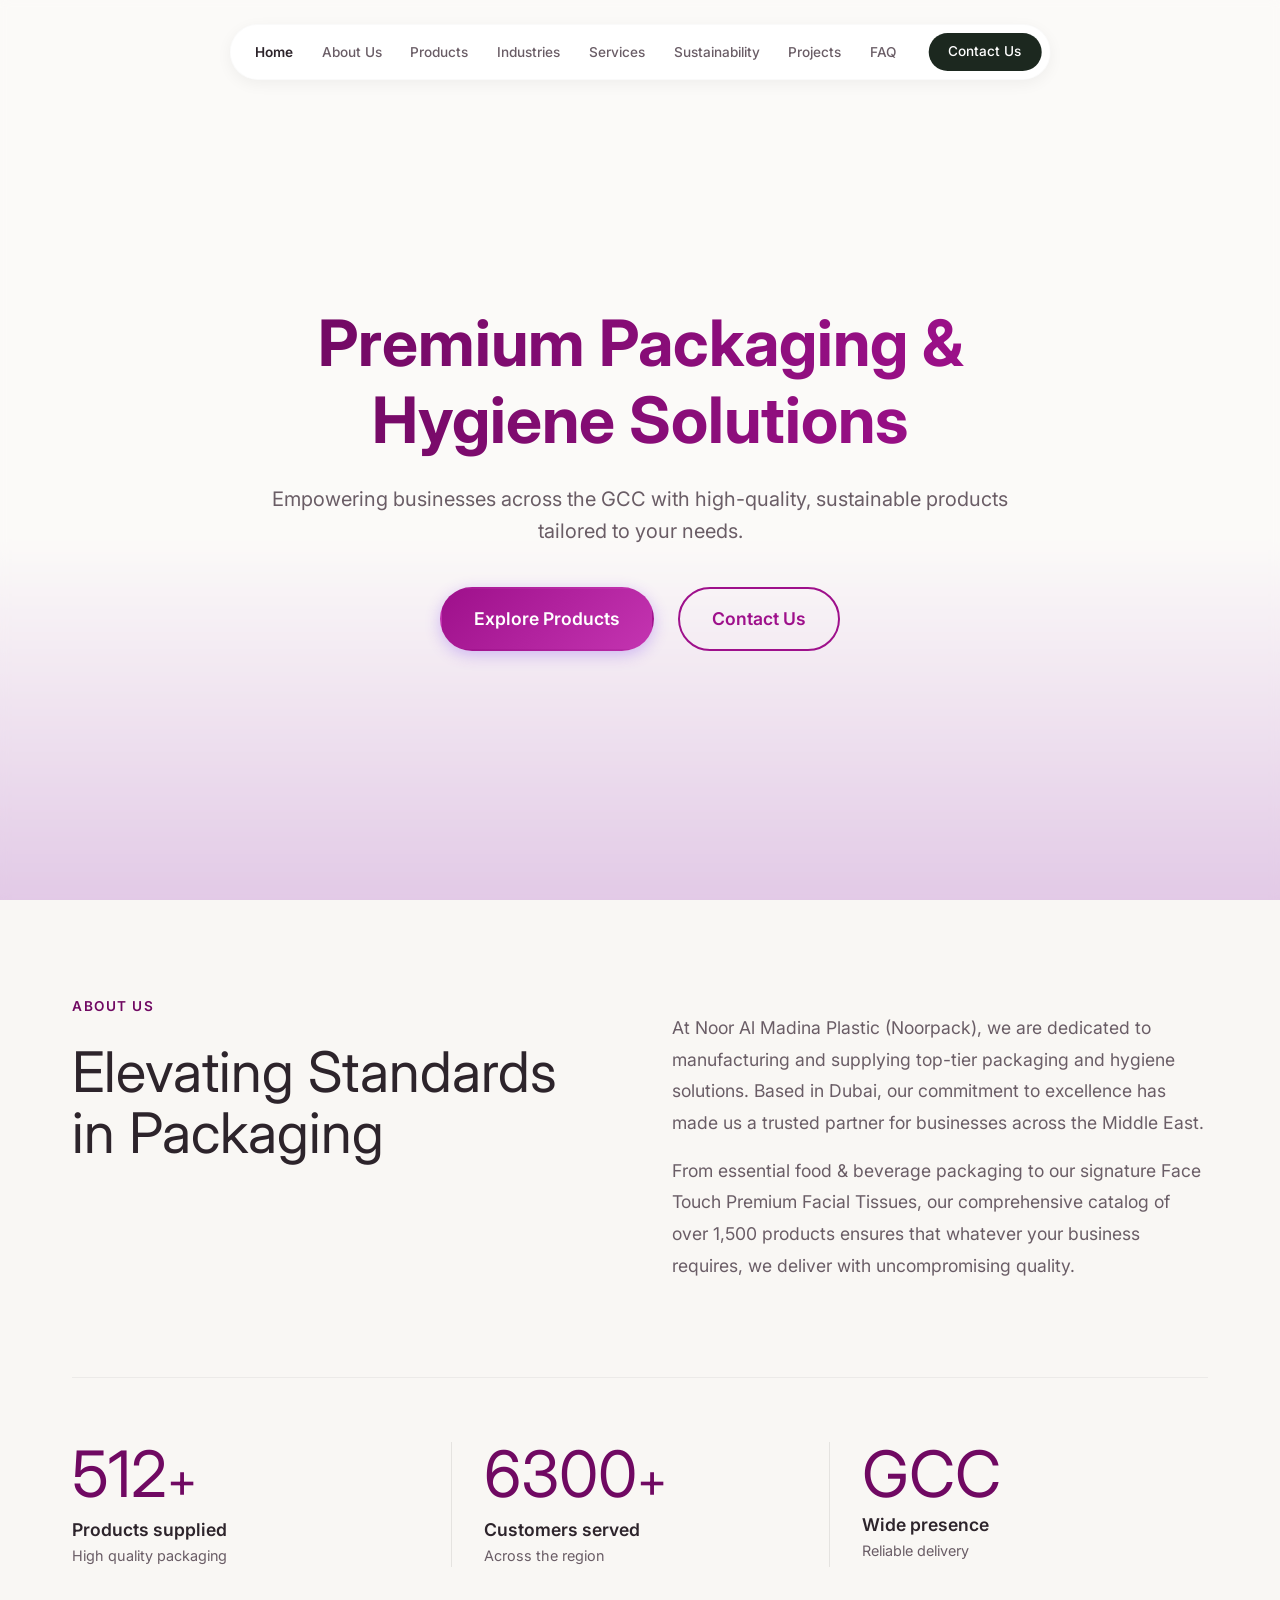
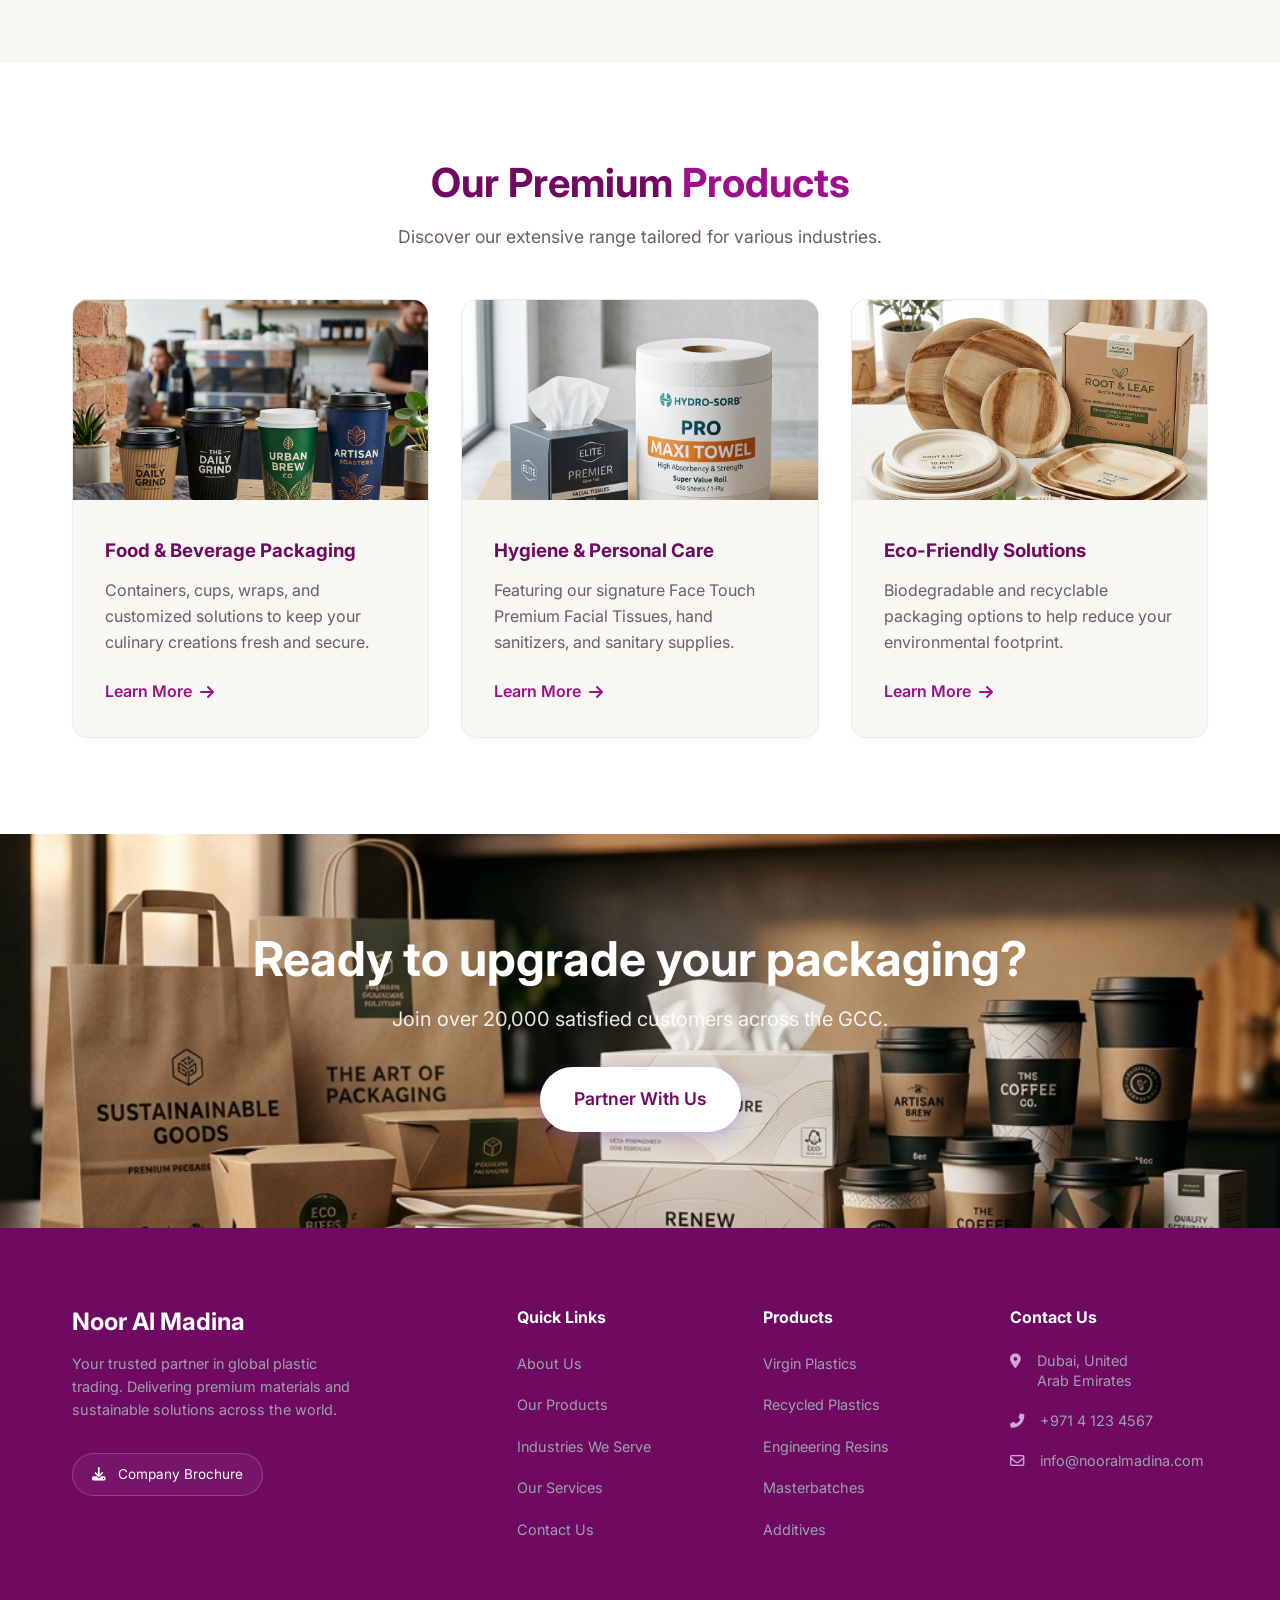
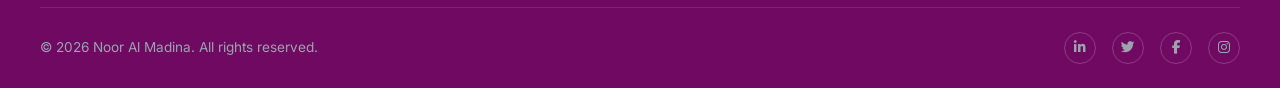
==== index.html @ ceea2ebc "first commit" ====
<!DOCTYPE html>
<html lang="en">
<head>
    <meta charset="UTF-8">
    <meta name="viewport" content="width=device-width, initial-scale=1.0">
    <title>Noor Al Madina Plastic | Premium Packaging Solutions</title>
    <meta name="description" content="Noor Al Madina Plastic is a leading manufacturer and supplier of over 1500 high-quality packaging and hygiene products in the GCC.">
    <link rel="preconnect" href="https://fonts.googleapis.com">
    <link rel="preconnect" href="https://fonts.gstatic.com" crossorigin>
    <link href="https://fonts.googleapis.com/css2?family=Inter:wght@300;400;500;600;700;800&display=swap" rel="stylesheet">
    <!-- FontAwesome for icons -->
    <link rel="stylesheet" href="https://cdnjs.cloudflare.com/ajax/libs/font-awesome/6.4.0/css/all.min.css">
    <link rel="stylesheet" href="style.css">
</head>
<body>



    <!-- Header Navigation -->
    <header class="header">
        <div class="header-container">
            <nav class="desktop-nav">
                <ul class="nav-links">
                    <li><a href="#home" class="active">Home</a></li>
                    <li><a href="about.html">About Us</a></li>
                    <li><a href="products.html">Products</a></li>
                    <li><a href="#industries">Industries</a></li>
                    <li><a href="#services">Services</a></li>
                    <li><a href="#sustainability">Sustainability</a></li>
                    <li><a href="#projects">Projects</a></li>
                    <li><a href="#faq">FAQ</a></li>
                </ul>
                <a href="contact.html" class="btn btn-primary nav-btn">Contact Us</a>
            </nav>
            
            <div class="mobile-menu-btn">
                <i class="fas fa-bars"></i>
            </div>
        </div>
    </header>

    <!-- Mobile Navigation -->
    <div class="mobile-nav">
        <ul class="mobile-nav-links">
            <li><a href="#home" class="mobile-link">Home</a></li>
            <li><a href="about.html" class="mobile-link">About</a></li>
            <li><a href="products.html" class="mobile-link">Products</a></li>
            <li><a href="contact.html" class="mobile-link">Contact</a></li>
        </ul>
    </div>

    <!-- Hero Section -->
    <section id="home" class="hero">
        <div class="hero-bg">
            <video autoplay loop muted playsinline class="video-bg">
                <source src="media/banner.mp4" type="video/mp4">
            </video>
            <div class="glass-overlay"></div>
        </div>
        <div class="container hero-content">
            <h1 class="fade-up">Premium Packaging & Hygiene Solutions</h1>
            <p class="hero-subtitle fade-up delay-1">Empowering businesses across the GCC with high-quality, sustainable products tailored to your needs.</p>
            <div class="hero-cta fade-up delay-2">
                <a href="#products" class="btn btn-primary btn-large">Explore Products</a>
                <a href="contact.html" class="btn btn-outline btn-large">Contact Us</a>
            </div>
        </div>
    </section>

    <!-- About Section -->
    <section id="about" class="section about-section">
        <div class="container">
            <div class="about-header-grid">
                <div class="about-header-left fade-up">
                    <span class="section-label">ABOUT US</span>
                    <h2 class="about-main-title">Elevating Standards in Packaging</h2>
                </div>
                <div class="about-header-right fade-up delay-1">
                    <p>At Noor Al Madina Plastic (Noorpack), we are dedicated to manufacturing and supplying top-tier packaging and hygiene solutions. Based in Dubai, our commitment to excellence has made us a trusted partner for businesses across the Middle East.</p>
                    <p style="margin-top: 1rem;">From essential food & beverage packaging to our signature Face Touch Premium Facial Tissues, our comprehensive catalog of over 1,500 products ensures that whatever your business requires, we deliver with uncompromising quality.</p>
                </div>
            </div>
        </div>
        
        <div class="container">
            <div class="about-stats-grid fade-up delay-2">
                <div class="stat-box">
                    <h3 class="counter" data-target="1500">0</h3><span class="plus">+</span>
                    <h4>Products supplied</h4>
                    <p>High quality packaging</p>
                </div>
                <div class="stat-box">
                    <h3 class="counter" data-target="20000">0</h3><span class="plus">+</span>
                    <h4>Customers served</h4>
                    <p>Across the region</p>
                </div>
                <div class="stat-box">
                    <h3>GCC</h3>
                    <h4>Wide presence</h4>
                    <p>Reliable delivery</p>
                </div>
            </div>
        </div>
    </section>

    <!-- Products Section -->
    <section id="products" class="section products-section bg-light">
        <div class="container">
            <div class="section-header text-center fade-up">
                <h2 class="section-title">Our Premium <span class="highlight">Products</span></h2>
                <p class="section-subtitle">Discover our extensive range tailored for various industries.</p>
            </div>
            
            <div class="product-grid">
                <!-- Product Card 1 -->
                <div class="product-card fade-up">
                    <img src="media/prod_cups.png" alt="Food & Beverage Packaging" style="width: 100%; height: 200px; object-fit: cover;">
                    <div class="product-info">
                        <h3>Food & Beverage Packaging</h3>
                        <p>Containers, cups, wraps, and customized solutions to keep your culinary creations fresh and secure.</p>
                        <a href="products.html" class="read-more">Learn More <i class="fas fa-arrow-right"></i></a>
                    </div>
                </div>

                <!-- Product Card 2 -->
                <div class="product-card fade-up delay-1">
                    <img src="media/prod_tissues.png" alt="Hygiene & Personal Care" style="width: 100%; height: 200px; object-fit: cover;">
                    <div class="product-info">
                        <h3>Hygiene & Personal Care</h3>
                        <p>Featuring our signature Face Touch Premium Facial Tissues, hand sanitizers, and sanitary supplies.</p>
                        <a href="products.html" class="read-more">Learn More <i class="fas fa-arrow-right"></i></a>
                    </div>
                </div>

                <!-- Product Card 3 -->
                <div class="product-card fade-up delay-2">
                    <img src="media/prod_plates.png" alt="Eco-Friendly Solutions" style="width: 100%; height: 200px; object-fit: cover;">
                    <div class="product-info">
                        <h3>Eco-Friendly Solutions</h3>
                        <p>Biodegradable and recyclable packaging options to help reduce your environmental footprint.</p>
                        <a href="products.html" class="read-more">Learn More <i class="fas fa-arrow-right"></i></a>
                    </div>
                </div>
            </div>
        </div>
    </section>

    <!-- Call to Action -->
    <section class="cta-section">
        <div class="container cta-container">
            <div class="cta-content text-center fade-up">
                <h2>Ready to upgrade your packaging?</h2>
                <p>Join over 20,000 satisfied customers across the GCC.</p>
                <a href="contact.html" class="btn btn-primary btn-large cta-btn">Partner With Us</a>
            </div>
        </div>
    </section>

    <!-- Dark Footer -->
    <footer class="footer dark-footer">
        <div class="container footer-content-new">
            <!-- Col 1 -->
            <div class="footer-col-1">
                <h3 style="color: white; font-size: 1.5rem; margin-bottom: 1rem;">Noor Al Madina</h3>
                <p style="color: #9ca3af; font-size: 0.9rem; line-height: 1.6; margin-bottom: 2rem; max-width: 280px;">Your trusted partner in global plastic trading. Delivering premium materials and sustainable solutions across the world.</p>
                <a href="#" class="btn-dark-outline"><i class="fas fa-download" style="margin-right: 0.5rem;"></i> Company Brochure</a>
            </div>
            
            <!-- Col 2 -->
            <div class="footer-col">
                <h4 style="color: white; margin-bottom: 1.5rem;">Quick Links</h4>
                <ul class="footer-nav">
                    <li><a href="about.html">About Us</a></li>
                    <li><a href="products.html">Our Products</a></li>
                    <li><a href="index.html#industries">Industries We Serve</a></li>
                    <li><a href="index.html#services">Our Services</a></li>
                    <li><a href="contact.html">Contact Us</a></li>
                </ul>
            </div>
            
            <!-- Col 3 -->
            <div class="footer-col">
                <h4 style="color: white; margin-bottom: 1.5rem;">Products</h4>
                <ul class="footer-nav">
                    <li><a href="#">Virgin Plastics</a></li>
                    <li><a href="#">Recycled Plastics</a></li>
                    <li><a href="#">Engineering Resins</a></li>
                    <li><a href="#">Masterbatches</a></li>
                    <li><a href="#">Additives</a></li>
                </ul>
            </div>
            
            <!-- Col 4 -->
            <div class="footer-col">
                <h4 style="color: white; margin-bottom: 1.5rem;">Contact Us</h4>
                <ul class="footer-contact-list">
                    <li>
                        <i class="fas fa-map-marker-alt"></i>
                        <span>Dubai, United<br>Arab Emirates</span>
                    </li>
                    <li>
                        <i class="fas fa-phone-alt"></i>
                        <span>+971 4 123 4567</span>
                    </li>
                    <li>
                        <i class="far fa-envelope"></i>
                        <span>info@nooralmadina.com</span>
                    </li>
                </ul>
            </div>
        </div>
        
        <div class="container footer-bottom-new">
            <p>&copy; 2026 Noor Al Madina. All rights reserved.</p>
            <div class="footer-social-new">
                <a href="#"><i class="fab fa-linkedin-in"></i></a>
                <a href="#"><i class="fab fa-twitter"></i></a>
                <a href="#"><i class="fab fa-facebook-f"></i></a>
                <a href="#"><i class="fab fa-instagram"></i></a>
            </div>
        </div>
    </footer>

    <script src="script.js"></script>
</body>
</html>
---- style.css ----
/* --- CSS Variables & Design Tokens --- */
:root {
    /* Brand Colors (Magenta & Cream Theme from Image) */
    --clr-primary: #9E108B; /* Vivid Magenta/Purple */
    --clr-primary-light: #C434B1;
    --clr-primary-dark: #700962;
    
    --clr-secondary: #CFA6D6; /* Light Lilac */
    --clr-secondary-light: #E8D5EC;
    
    --clr-accent: #B38258; /* Kraft Brown Accent */
    
    /* Neutral Colors (Warm Light Theme) */
    --clr-bg: #F9F7F4; /* Warm Off-White / Cream */
    --clr-surface: #FFFFFF; /* Pure white for cards */
    --clr-surface-light: #F0EDE8;
    
    --clr-text: #2D242B; /* Dark muted magenta-gray text */
    --clr-text-muted: #6A5D66;
    
    /* Layout */
    --container-width: 1200px;
    --border-radius: 16px;
    --border-radius-sm: 8px;
    
    /* Transitions */
    --transition-fast: 0.2s ease;
    --transition-normal: 0.3s ease;
    --transition-slow: 0.5s cubic-bezier(0.4, 0, 0.2, 1);
}

/* --- Base Reset & Typography --- */
* {
    margin: 0;
    padding: 0;
    box-sizing: border-box;
}

html {
    scroll-behavior: smooth;
}

body {
    font-family: 'Inter', sans-serif;
    background-color: var(--clr-bg);
    color: var(--clr-text);
    line-height: 1.6;
    overflow-x: hidden;
}

a {
    text-decoration: none;
    color: inherit;
}

ul {
    list-style: none;
}

.container {
    max-width: var(--container-width);
    margin: 0 auto;
    padding: 0 2rem;
}

.section {
    padding: 6rem 0;
}

.text-center { text-align: center; }
.highlight { color: var(--clr-primary); }

/* --- Typography Classes --- */
h1, h2, h3, h4, h5, h6 {
    line-height: 1.2;
    margin-bottom: 1rem;
    font-weight: 700;
    color: var(--clr-primary-dark);
}

.section-title {
    font-size: 2.5rem;
    margin-bottom: 1rem;
}

.section-subtitle {
    color: var(--clr-text-muted);
    font-size: 1.1rem;
    margin-bottom: 3rem;
}

/* --- Buttons --- */
.btn {
    display: inline-block;
    padding: 0.75rem 1.5rem;
    border-radius: 50px;
    font-weight: 600;
    cursor: pointer;
    transition: var(--transition-normal);
    text-align: center;
    border: 2px solid transparent;
}

.btn-primary {
    background: linear-gradient(135deg, var(--clr-primary), var(--clr-primary-light));
    color: white;
    box-shadow: 0 4px 15px rgba(124, 58, 237, 0.3);
}

.btn-primary:hover {
    transform: translateY(-2px);
    box-shadow: 0 6px 20px rgba(124, 58, 237, 0.5);
    color: white;
}

.btn-outline {
    background: transparent;
    border-color: var(--clr-primary);
    color: var(--clr-primary);
}

.btn-outline:hover {
    background: rgba(124, 58, 237, 0.05);
    transform: translateY(-2px);
}

.btn-large {
    padding: 1rem 2rem;
    font-size: 1.1rem;
}

.btn-block {
    display: block;
    width: 100%;
}

/* --- Header & Navigation --- */
.header {
    position: absolute;
    top: 1.5rem;
    left: 50%;
    transform: translateX(-50%);
    width: max-content;
    max-width: 95vw;
    z-index: 1000;
    padding: 0.5rem 0.5rem 0.5rem 1.5rem;
    transition: var(--transition-normal);
    background: #ffffff;
    border-radius: 50px;
    box-shadow: 0 4px 15px rgba(0, 0, 0, 0.05);
    border: 1px solid rgba(0, 0, 0, 0.02);
}

.header.scrolled {
    top: 1rem;
    padding: 0.5rem 0.5rem 0.5rem 1.5rem;
    background: rgba(255, 255, 255, 0.95);
    backdrop-filter: blur(10px);
    box-shadow: 0 10px 30px rgba(0, 0, 0, 0.08);
}

.floating-logo {
    position: fixed;
    top: 1.8rem;
    left: 3rem;
    font-size: 1.4rem;
    font-weight: 700;
    color: #EBB638; /* Gold/yellow from the image */
    z-index: 1001;
    text-shadow: 0 2px 10px rgba(0,0,0,0.4);
    letter-spacing: 0.5px;
}

.header-container {
    display: flex;
    justify-content: center;
    align-items: center;
    width: 100%;
}

.logo {
    font-size: 1.25rem;
    font-weight: 800;
    letter-spacing: 1px;
    color: var(--clr-primary-dark);
    flex-shrink: 0;
}

.desktop-nav {
    display: flex;
    align-items: center;
    gap: 2rem;
}

.nav-links {
    display: flex;
    gap: 1.8rem;
}

.nav-links a {
    font-size: 0.85rem;
    font-weight: 500;
    position: relative;
    transition: var(--transition-fast);
    color: var(--clr-text-muted);
}

.nav-links a:hover,
.nav-links a.active {
    color: var(--clr-text);
    font-weight: 600;
}

.nav-links a::after {
    display: none;
}

.nav-btn {
    padding: 0.5rem 1.25rem;
    border-radius: 50px;
    font-weight: 500;
    font-size: 0.85rem;
    background: #1C281F !important; /* Overrides btn-primary */
    color: white !important;
    box-shadow: none !important;
    border: none;
}

.mobile-menu-btn {
    display: none;
    font-size: 1.5rem;
    cursor: pointer;
    z-index: 1001;
    color: var(--clr-primary-dark);
    padding-right: 1.5rem;
}

/* Mobile Nav */
.mobile-nav {
    position: fixed;
    top: 0;
    right: -100%;
    width: 100%;
    height: 100vh;
    background: rgba(255, 255, 255, 0.98);
    backdrop-filter: blur(10px);
    z-index: 999;
    display: flex;
    align-items: center;
    justify-content: center;
    transition: var(--transition-slow);
}

.mobile-nav.active {
    right: 0;
}

.mobile-nav-links {
    text-align: center;
    display: flex;
    flex-direction: column;
    gap: 2rem;
}

.mobile-link {
    font-size: 2rem;
    font-weight: 600;
    color: var(--clr-primary-dark);
}

/* --- Hero Section --- */
.hero {
    position: relative;
    min-height: 100vh;
    display: flex;
    align-items: center;
    padding-top: 120px;
    overflow: hidden;
    background: linear-gradient(to bottom, var(--clr-bg) 60%, var(--clr-secondary) 100%);
}

.hero-bg {
    position: absolute;
    top: 0;
    left: 0;
    width: 100%;
    height: 100%;
    z-index: 0;
    overflow: hidden;
}

/* Video Background */
.video-bg {
    width: 100%;
    height: 100%;
    object-fit: cover;
    position: absolute;
    top: 0;
    left: 0;
}

.glass-overlay {
    position: absolute;
    inset: 0;
    background: rgba(255, 255, 255, 0.4);
    backdrop-filter: blur(5px);
}

.hero-content {
    position: relative;
    z-index: 1;
    text-align: center;
    max-width: 800px;
}

.hero h1 {
    font-size: clamp(3rem, 5vw, 4.5rem);
    background: linear-gradient(to right, var(--clr-primary-dark), var(--clr-primary));
    -webkit-background-clip: text;
    -webkit-text-fill-color: transparent;
    margin-bottom: 1.5rem;
}

.hero-subtitle {
    font-size: 1.25rem;
    color: var(--clr-text-muted);
    margin-bottom: 2.5rem;
}

.hero-cta {
    display: flex;
    gap: 1.5rem;
    justify-content: center;
    margin-bottom: 4rem;
}



/* --- About Section --- */
/* --- About Section --- */
.section-label {
    display: block;
    color: var(--clr-primary-dark);
    text-transform: uppercase;
    font-weight: 600;
    font-size: 0.85rem;
    letter-spacing: 1.5px;
    margin-bottom: 1.5rem;
}

.about-header-grid {
    display: grid;
    grid-template-columns: 1fr 1fr;
    gap: 4rem;
    margin-bottom: 6rem;
}

.about-main-title {
    font-size: 3.5rem;
    line-height: 1.1;
    font-weight: 400;
    color: var(--clr-text);
    margin: 0;
}

.about-header-right {
    padding-top: 1rem;
}

.about-header-right p {
    font-size: 1.1rem;
    color: var(--clr-text-muted);
    line-height: 1.8;
}

.about-stats-grid {
    display: grid;
    grid-template-columns: repeat(3, 1fr);
    border-top: 1px solid rgba(0, 0, 0, 0.05);
    padding-top: 4rem;
}

.stat-box {
    padding: 0 2rem;
    border-left: 1px solid rgba(0, 0, 0, 0.08);
}

.stat-box:first-child {
    border-left: none;
    padding-left: 0;
}

.stat-box h3 {
    font-size: 4rem;
    font-weight: 400;
    color: var(--clr-primary-dark);
    display: inline-block;
    margin-bottom: 0.5rem;
    line-height: 1;
}

.stat-box .plus {
    font-size: 3rem;
    font-weight: 400;
    color: var(--clr-primary-dark);
}

.stat-box h4 {
    font-size: 1.1rem;
    font-weight: 600;
    color: var(--clr-text);
    margin-bottom: 0.25rem;
}

.stat-box p {
    font-size: 0.9rem;
    color: var(--clr-text-muted);
}

/* --- Products Section --- */
.products-section {
    background: var(--clr-surface);
}

.product-grid {
    display: grid;
    grid-template-columns: repeat(auto-fit, minmax(300px, 1fr));
    gap: 2rem;
}

.product-card {
    background: var(--clr-bg);
    border-radius: var(--border-radius);
    overflow: hidden;
    transition: var(--transition-normal);
    border: 1px solid rgba(0, 0, 0, 0.05);
    box-shadow: 0 4px 6px rgba(0, 0, 0, 0.02);
}

.product-card:hover {
    transform: translateY(-10px);
    box-shadow: 0 20px 40px rgba(124, 58, 237, 0.15);
    border-color: rgba(124, 58, 237, 0.2);
}

.product-img {
    height: 200px;
    display: flex;
    align-items: center;
    justify-content: center;
}

.bg-gradient-1 { background: linear-gradient(135deg, var(--clr-primary-dark), var(--clr-primary)); }
.bg-gradient-2 { background: linear-gradient(135deg, var(--clr-primary), var(--clr-primary-light)); }
.bg-gradient-3 { background: linear-gradient(135deg, var(--clr-primary-light), var(--clr-secondary)); }

.product-icon {
    color: white;
    transition: var(--transition-normal);
}

.product-card:hover .product-icon {
    transform: scale(1.1);
}

.product-info {
    padding: 2rem;
}

.product-info h3 {
    margin-bottom: 1rem;
    color: var(--clr-primary-dark);
}

.product-info p {
    color: var(--clr-text-muted);
    margin-bottom: 1.5rem;
}

.read-more {
    color: var(--clr-primary);
    font-weight: 600;
    display: inline-flex;
    align-items: center;
    gap: 0.5rem;
}

.read-more i {
    transition: var(--transition-fast);
}

.read-more:hover i {
    transform: translateX(5px);
}

/* --- CTA Section --- */
.cta-section {
    padding: 6rem 0;
    background: url('media/cta_bg.png');
    background-size: cover;
    background-position: center;
    background-color: var(--clr-primary-dark);
    color: white;
}

.cta-content h2 {
    font-size: 3rem;
    margin-bottom: 1rem;
    color: white;
}

.cta-content p {
    font-size: 1.25rem;
    margin-bottom: 2rem;
    color: rgba(255, 255, 255, 0.9);
}

.cta-btn {
    background: white;
    color: var(--clr-primary-dark);
}
.cta-btn:hover {
    background: var(--clr-surface);
    color: var(--clr-primary-dark);
}

/* --- Contact Section --- */
.contact-grid {
    display: grid;
    grid-template-columns: 1fr 1fr;
    gap: 4rem;
}

.contact-info {
    display: flex;
    flex-direction: column;
    gap: 2rem;
}

.info-item {
    display: flex;
    align-items: flex-start;
    gap: 1.5rem;
}

.icon-box {
    width: 50px;
    height: 50px;
    border-radius: 50%;
    background: rgba(124, 58, 237, 0.1);
    color: var(--clr-primary);
    display: flex;
    align-items: center;
    justify-content: center;
    font-size: 1.25rem;
    flex-shrink: 0;
}

.info-item h4 {
    margin-bottom: 0.25rem;
}

.info-item p {
    color: var(--clr-text-muted);
}

.info-item a {
    color: var(--clr-primary);
}

.contact-form-container {
    background: var(--clr-bg);
    padding: 3rem;
    border-radius: var(--border-radius);
    border: 1px solid rgba(0, 0, 0, 0.05);
    box-shadow: 0 10px 30px rgba(0, 0, 0, 0.05);
}

.form-group {
    margin-bottom: 1.5rem;
}

.form-group input,
.form-group textarea {
    width: 100%;
    padding: 1rem;
    background: var(--clr-surface);
    border: 1px solid rgba(0, 0, 0, 0.05);
    border-radius: var(--border-radius-sm);
    color: var(--clr-text);
    font-family: inherit;
    transition: var(--transition-fast);
}

.form-group input:focus,
.form-group textarea:focus {
    outline: none;
    border-color: var(--clr-primary);
    box-shadow: 0 0 0 3px rgba(124, 58, 237, 0.1);
    background: var(--clr-bg);
}

/* --- Products Catalog Styles --- */
.products-grid-catalog {
    display: grid;
    grid-template-columns: repeat(auto-fill, minmax(350px, 1fr));
    gap: 3rem;
    padding-bottom: 6rem;
}

.product-card-lg {
    background: white;
    border-radius: 20px;
    overflow: hidden;
    box-shadow: 0 10px 30px rgba(0,0,0,0.03);
    transition: all 0.4s cubic-bezier(0.165, 0.84, 0.44, 1);
    border: 1px solid rgba(0,0,0,0.03);
    display: flex;
    flex-direction: column;
    position: relative;
}

.product-card-lg:hover {
    transform: translateY(-10px);
    box-shadow: 0 25px 50px rgba(158, 16, 139, 0.15);
    border-color: rgba(158, 16, 139, 0.2);
}

.product-img-wrap {
    width: 100%;
    height: 250px;
    overflow: hidden;
    background: #F3F4F6;
    position: relative;
}

.product-img-wrap::after {
    content: '';
    position: absolute;
    inset: 0;
    background: linear-gradient(to top, rgba(158, 16, 139, 0.4) 0%, transparent 50%);
    opacity: 0;
    transition: opacity 0.4s ease;
}

.product-card-lg:hover .product-img-wrap::after {
    opacity: 1;
}

.product-img-wrap img {
    width: 100%;
    height: 100%;
    object-fit: cover;
    transition: transform 0.6s cubic-bezier(0.165, 0.84, 0.44, 1);
}

.product-card-lg:hover .product-img-wrap img {
    transform: scale(1.1) rotate(1deg);
}

.product-info-lg {
    padding: 2.5rem 2rem;
    flex: 1;
    display: flex;
    flex-direction: column;
    background: white;
    position: relative;
    z-index: 2;
}

.category-tag {
    font-size: 0.75rem;
    color: var(--clr-primary);
    text-transform: uppercase;
    font-weight: 700;
    letter-spacing: 1px;
    margin-bottom: 1rem;
    display: inline-block;
    padding: 0.35rem 0.85rem;
    background: rgba(158, 16, 139, 0.08);
    border-radius: 50px;
    transition: all 0.3s ease;
}

.product-card-lg:hover .category-tag {
    background: var(--clr-primary);
    color: white;
    transform: translateY(-2px);
}

.product-info-lg h3 {
    font-size: 1.5rem;
    color: #111827;
    margin-bottom: 1rem;
    line-height: 1.3;
    transition: color 0.3s ease;
}

.product-card-lg:hover .product-info-lg h3 {
    color: var(--clr-primary-dark);
}

.product-info-lg p {
    color: #4B5563;
    font-size: 1rem;
    line-height: 1.6;
    margin-bottom: 1.5rem;
    flex: 1;
}

.product-features {
    list-style: none;
    padding: 0;
    margin: 0;
}

.product-features li {
    font-size: 0.95rem;
    color: #6B7280;
    margin-bottom: 0.75rem;
    display: flex;
    align-items: center;
    gap: 0.75rem;
    transition: all 0.3s ease;
}

.product-card-lg:hover .product-features li {
    color: #111827;
    transform: translateX(5px);
}

.product-card-lg:hover .product-features li:nth-child(1) { transition-delay: 0.05s; }
.product-card-lg:hover .product-features li:nth-child(2) { transition-delay: 0.1s; }

.product-features li i {
    color: var(--clr-primary);
    font-size: 1rem;
    width: 28px;
    height: 28px;
    border-radius: 50%;
    background: rgba(158, 16, 139, 0.08);
    display: flex;
    align-items: center;
    justify-content: center;
    transition: all 0.3s ease;
}

.product-card-lg:hover .product-features li i {
    background: var(--clr-primary);
    color: white;
    transform: scale(1.1);
}

/* --- About Page Specific Styles --- */
.about-overview-grid {
    display: grid;
    grid-template-columns: 1fr 1fr;
    gap: 4rem;
    align-items: center;
}

/* --- New Contact Page Styles --- */
.contact-page-section {
    padding: 10rem 0 6rem 0;
    background: #FAFAFA;
}

.contact-page-grid {
    display: grid;
    grid-template-columns: 1fr 1fr;
    gap: 4rem;
    align-items: flex-start;
}

.contact-info-grid {
    display: grid;
    grid-template-columns: 1fr 1fr;
    gap: 2rem;
}

.info-block {
    display: flex;
    flex-direction: column;
}

.icon-circle {
    width: 45px;
    height: 45px;
    border-radius: 50%;
    background: #FFFFFF;
    border: 1px solid #E5E7EB;
    display: flex;
    align-items: center;
    justify-content: center;
    color: #1A2E20;
    font-size: 1.1rem;
    margin-bottom: 1rem;
    box-shadow: 0 2px 5px rgba(0,0,0,0.02);
}
.icon-circle i { color: var(--clr-primary); }

.info-block h4 {
    font-size: 0.95rem;
    font-weight: 600;
    margin-bottom: 0.25rem;
    color: #111827;
}

.info-block p {
    font-size: 0.9rem;
    color: #6B7280;
}

/* Contact Form Card */
.contact-form-card {
    background: white;
    border-radius: 16px;
    padding: 3rem;
    box-shadow: 0 20px 40px rgba(0,0,0,0.06);
    border: 1px solid rgba(0,0,0,0.02);
}

.contact-form-card h3 {
    font-size: 1.5rem;
    margin-bottom: 2rem;
    color: #111827;
}

.form-row {
    display: grid;
    grid-template-columns: 1fr 1fr;
    gap: 1rem;
}

.contact-form .form-group label {
    display: block;
    font-size: 0.85rem;
    color: #374151;
    margin-bottom: 0.5rem;
    font-weight: 500;
}

.contact-form .form-group input,
.contact-form .form-group textarea {
    background: #F9FAFB;
    border: 1px solid #E5E7EB;
    padding: 0.85rem 1rem;
    font-size: 0.95rem;
    border-radius: 8px;
    width: 100%;
}

.contact-form .form-group input::placeholder,
.contact-form .form-group textarea::placeholder {
    color: #9CA3AF;
}

.btn-dark-green {
    background: var(--clr-primary);
    color: white;
    border: none;
    padding: 1rem;
    border-radius: 8px;
    font-weight: 500;
    margin-top: 1rem;
    transition: 0.2s;
}
.btn-dark-green:hover { background: var(--clr-primary-dark); }

.contact-map-large {
    margin-top: 5rem;
    width: 100%;
    height: 450px;
    background: #E5E7EB;
    border-radius: 16px;
    overflow: hidden;
}

/* --- New Footer Styles --- */
.dark-footer {
    background-color: var(--clr-primary-dark);
    padding-top: 5rem;
    border-top: none;
    color: white;
}

.footer-content-new {
    display: grid;
    grid-template-columns: 2fr 1fr 1fr 1fr;
    gap: 3rem;
    margin-bottom: 4rem;
}

.footer-nav {
    display: flex;
    flex-direction: column;
    gap: 1rem;
}

.footer-nav a {
    color: #9CA3AF;
    font-size: 0.9rem;
    transition: 0.2s;
}
.footer-nav a:hover { color: white; }

.footer-contact-list {
    display: flex;
    flex-direction: column;
    gap: 1.25rem;
}

.footer-contact-list li {
    display: flex;
    align-items: flex-start;
    gap: 1rem;
    color: #9CA3AF;
    font-size: 0.9rem;
    line-height: 1.4;
}

.footer-contact-list i {
    color: var(--clr-secondary);
    margin-top: 0.2rem;
}

.btn-dark-outline {
    display: inline-block;
    padding: 0.6rem 1.2rem;
    border: 1px solid rgba(255,255,255,0.2);
    border-radius: 50px;
    color: white;
    font-size: 0.85rem;
    background: rgba(255,255,255,0.05);
    transition: 0.2s;
}
.btn-dark-outline:hover {
    background: rgba(255,255,255,0.1);
}

.footer-bottom-new {
    border-top: 1px solid rgba(255,255,255,0.1);
    padding: 1.5rem 0;
    display: flex;
    justify-content: space-between;
    align-items: center;
    color: #9CA3AF;
    font-size: 0.85rem;
}

.footer-social-new {
    display: flex;
    gap: 1rem;
}
.footer-social-new a {
    width: 32px;
    height: 32px;
    border-radius: 50%;
    border: 1px solid rgba(255,255,255,0.2);
    display: flex;
    align-items: center;
    justify-content: center;
    color: #9CA3AF;
    transition: 0.2s;
    font-size: 0.85rem;
}
.footer-social-new a:hover {
    color: white;
    border-color: white;
}

/* --- Animations --- */
.fade-up {
    opacity: 0;
    transform: translateY(30px);
    transition: opacity 0.6s ease-out, transform 0.6s ease-out;
}

.fade-up.visible {
    opacity: 1;
    transform: translateY(0);
}

.slide-in-left {
    opacity: 0;
    transform: translateX(-50px);
    transition: opacity 0.8s ease-out, transform 0.8s ease-out;
}

.slide-in-right {
    opacity: 0;
    transform: translateX(50px);
    transition: opacity 0.8s ease-out, transform 0.8s ease-out;
}

.slide-in-left.visible,
.slide-in-right.visible {
    opacity: 1;
    transform: translateX(0);
}

.delay-1 { transition-delay: 0.2s; }
.delay-2 { transition-delay: 0.4s; }
.delay-3 { transition-delay: 0.6s; }

/* --- Responsive Design --- */
@media (max-width: 992px) {
    .about-container,
    .contact-grid {
        grid-template-columns: 1fr;
    }
    
    .hero-stats {
        gap: 2rem;
    }
    
    .footer-content {
        grid-template-columns: 1fr;
        gap: 2rem;
    }
}

@media (max-width: 768px) {
    .desktop-nav {
        display: none;
    }
    
    .mobile-menu-btn {
        display: block;
    }
    
    .hero h1 {
        font-size: 2.5rem;
    }
    
    .hero-cta {
        flex-direction: column;
    }
    
    .hero-stats {
        flex-direction: column;
        gap: 1.5rem;
    }
    
    .floating-logo {
        left: 1.5rem;
        font-size: 1.2rem;
    }
    
    .contact-page-grid {
        grid-template-columns: 1fr;
    }
    
    .about-overview-grid,
    .mission-vision-grid,
    .why-choose-grid {
        grid-template-columns: 1fr !important;
    }
    
    .footer-content-new {
        grid-template-columns: 1fr;
    }
    
    .footer-bottom-new {
        flex-direction: column;
        gap: 1.5rem;
    }
}

/* --- Industries Page Styles --- */
.industries-grid {
    display: grid;
    grid-template-columns: repeat(auto-fill, minmax(250px, 1fr));
    gap: 2rem;
    padding: 4rem 0 6rem 0;
}

.industry-card {
    background: white;
    border-radius: 16px;
    padding: 2.5rem 2rem;
    text-align: center;
    box-shadow: 0 10px 30px rgba(0,0,0,0.03);
    border: 1px solid rgba(0,0,0,0.03);
    transition: all 0.4s cubic-bezier(0.165, 0.84, 0.44, 1);
    position: relative;
    overflow: hidden;
    z-index: 1;
}

.industry-card:hover {
    transform: translateY(-8px);
    box-shadow: 0 20px 40px rgba(158, 16, 139, 0.1);
    border-color: rgba(158, 16, 139, 0.2);
}

.industry-card::before {
    content: '';
    position: absolute;
    bottom: 0;
    left: 0;
    width: 100%;
    height: 4px;
    background: linear-gradient(to right, var(--clr-primary), var(--clr-secondary));
    transform: scaleX(0);
    transform-origin: left;
    transition: transform 0.4s ease;
    z-index: -1;
}

.industry-card:hover::before {
    transform: scaleX(1);
}

.industry-icon {
    width: 60px;
    height: 60px;
    margin: 0 auto 1.5rem auto;
    background: rgba(158, 16, 139, 0.08);
    color: var(--clr-primary);
    border-radius: 50%;
    display: flex;
    align-items: center;
    justify-content: center;
    font-size: 1.5rem;
    transition: all 0.4s ease;
}

.industry-card:hover .industry-icon {
    background: var(--clr-primary);
    color: white;
    transform: scale(1.1) rotate(5deg);
}

.industry-card h3 {
    font-size: 1.15rem;
    color: #111827;
    margin: 0;
    line-height: 1.4;
    transition: color 0.3s ease;
}

.industry-card:hover h3 {
    color: var(--clr-primary-dark);
}
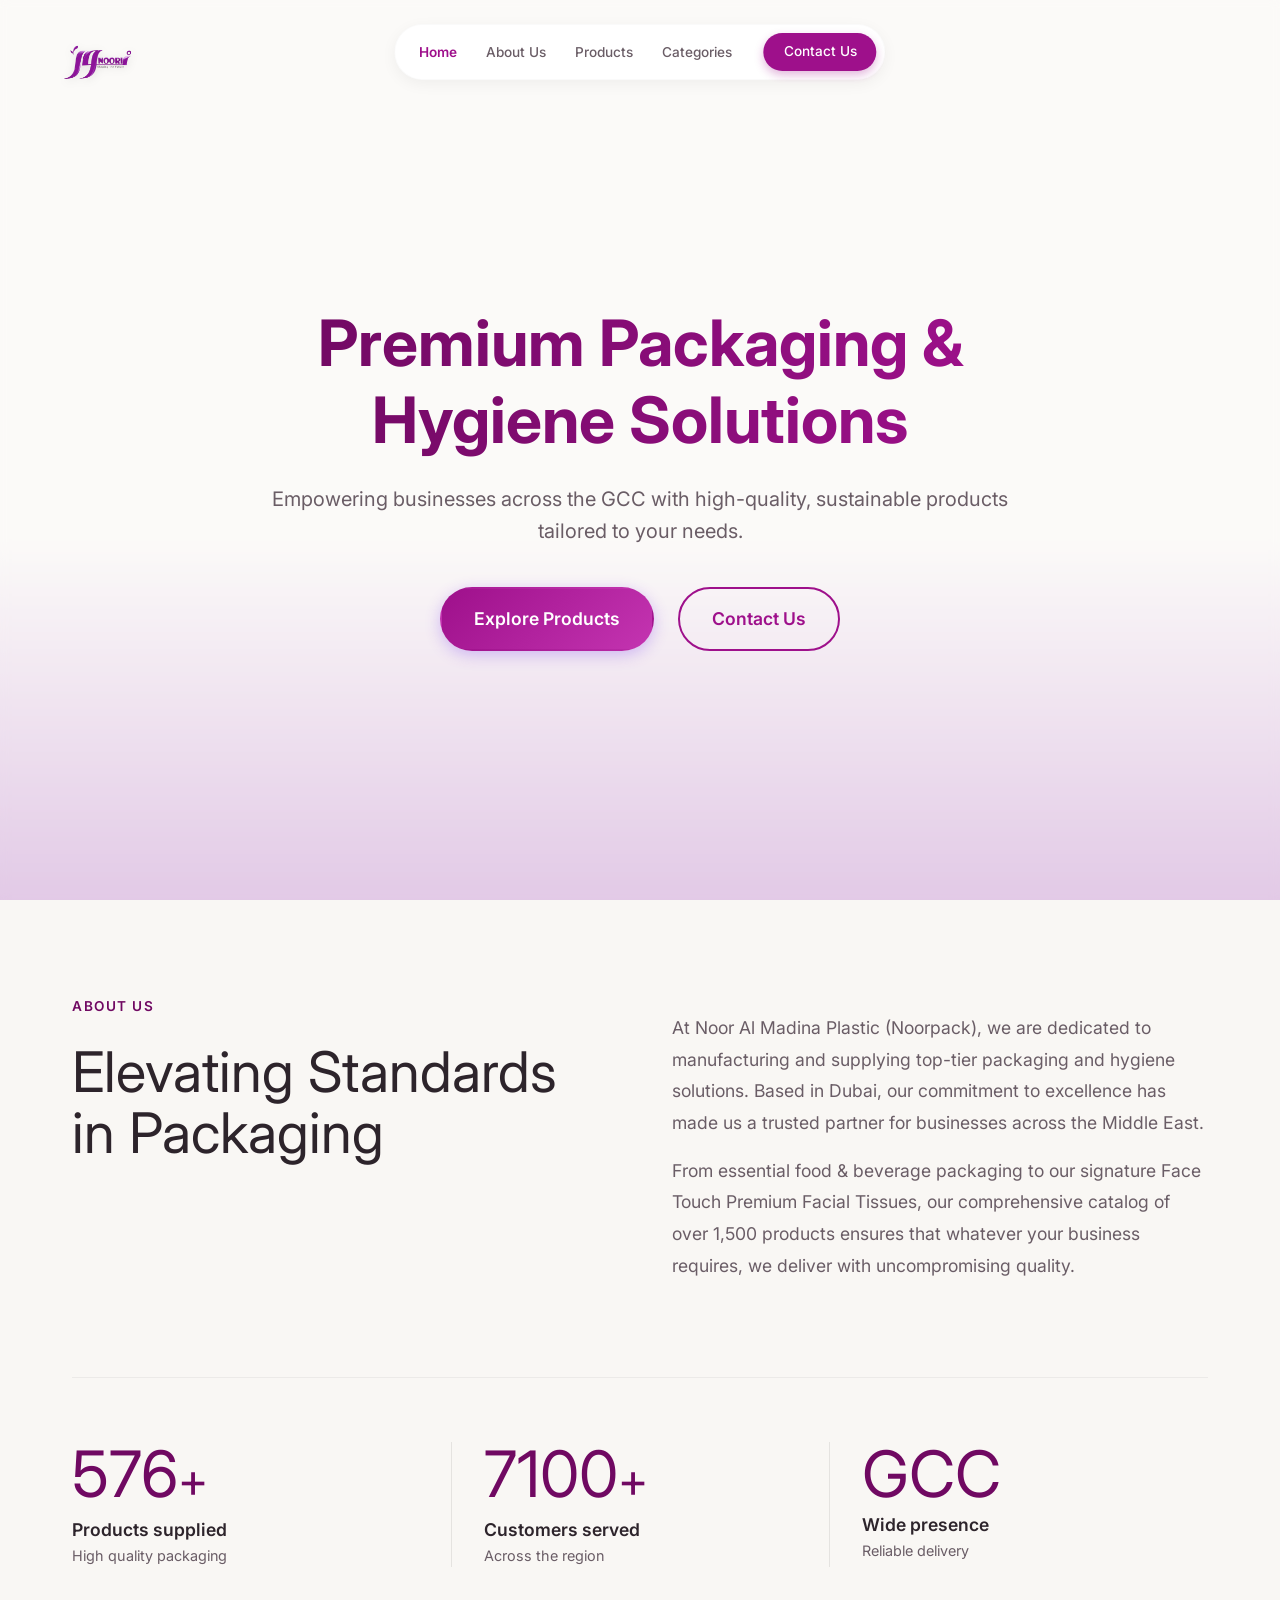
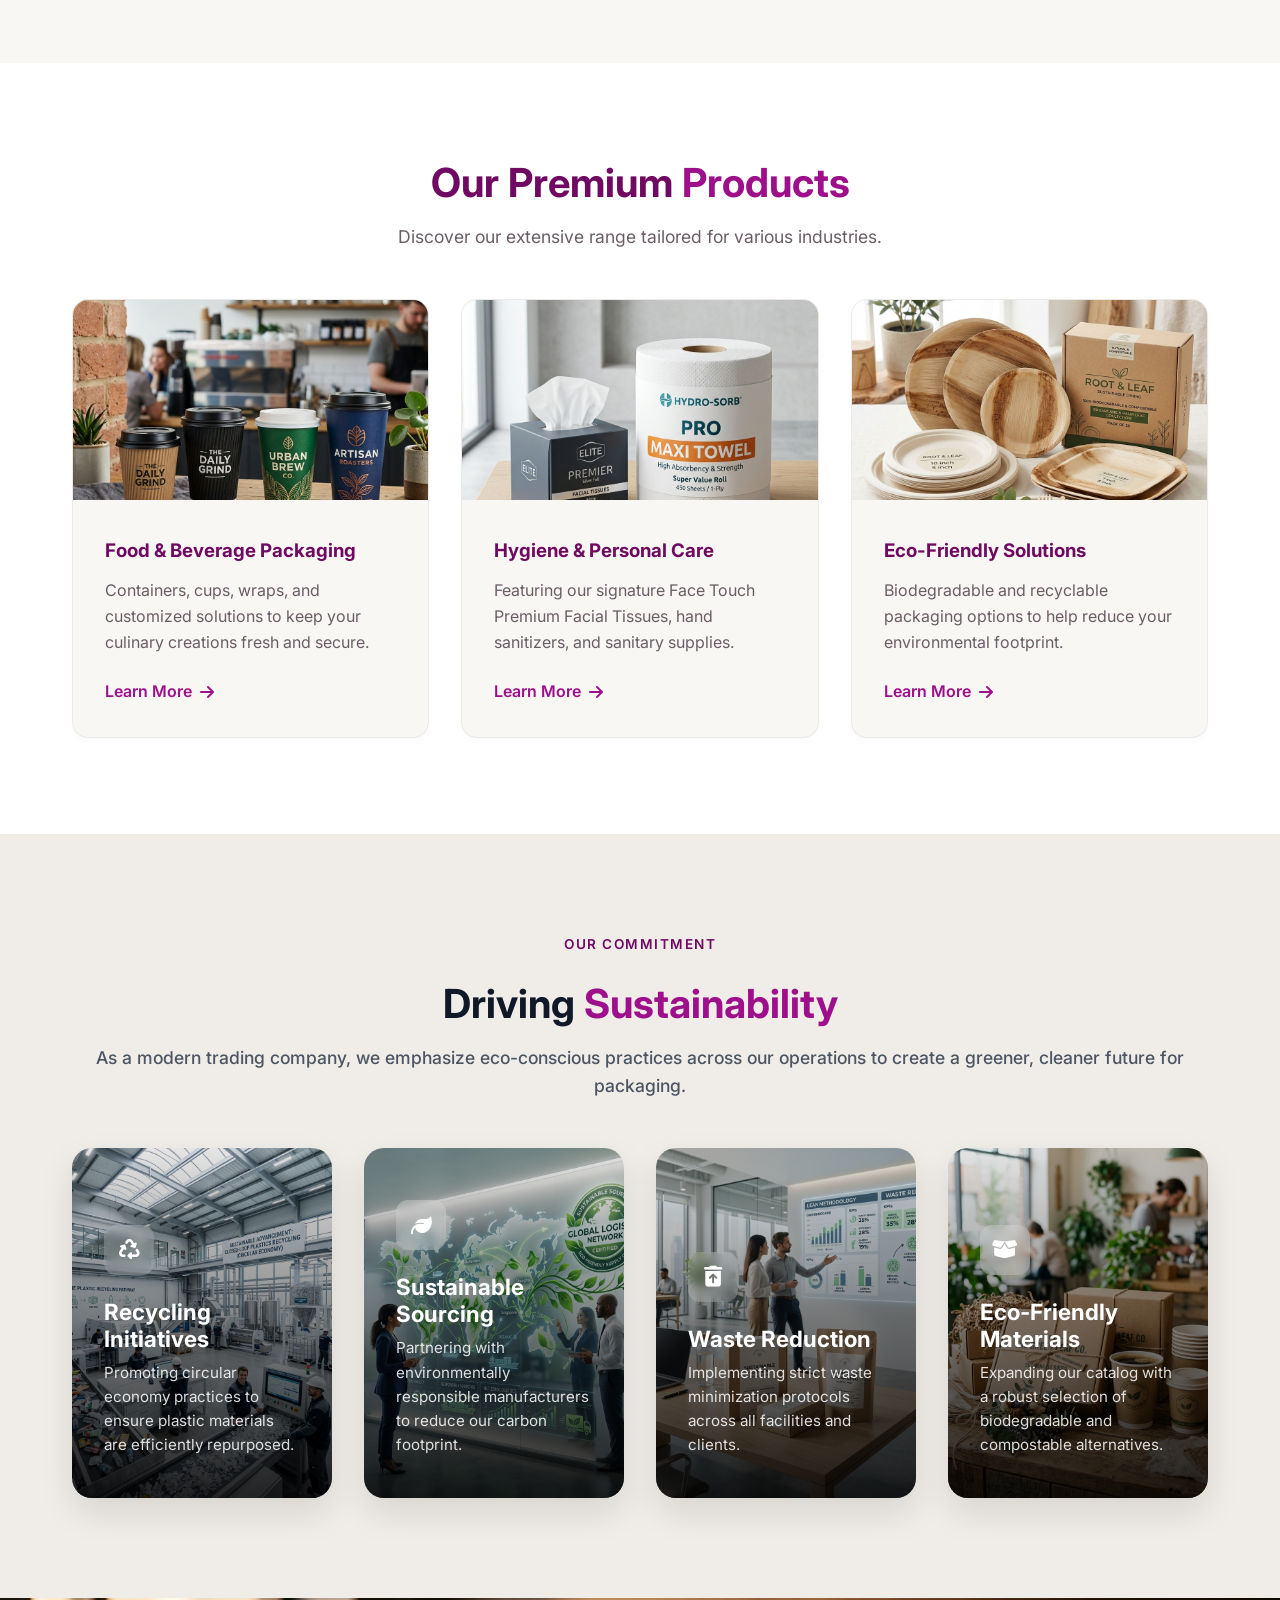
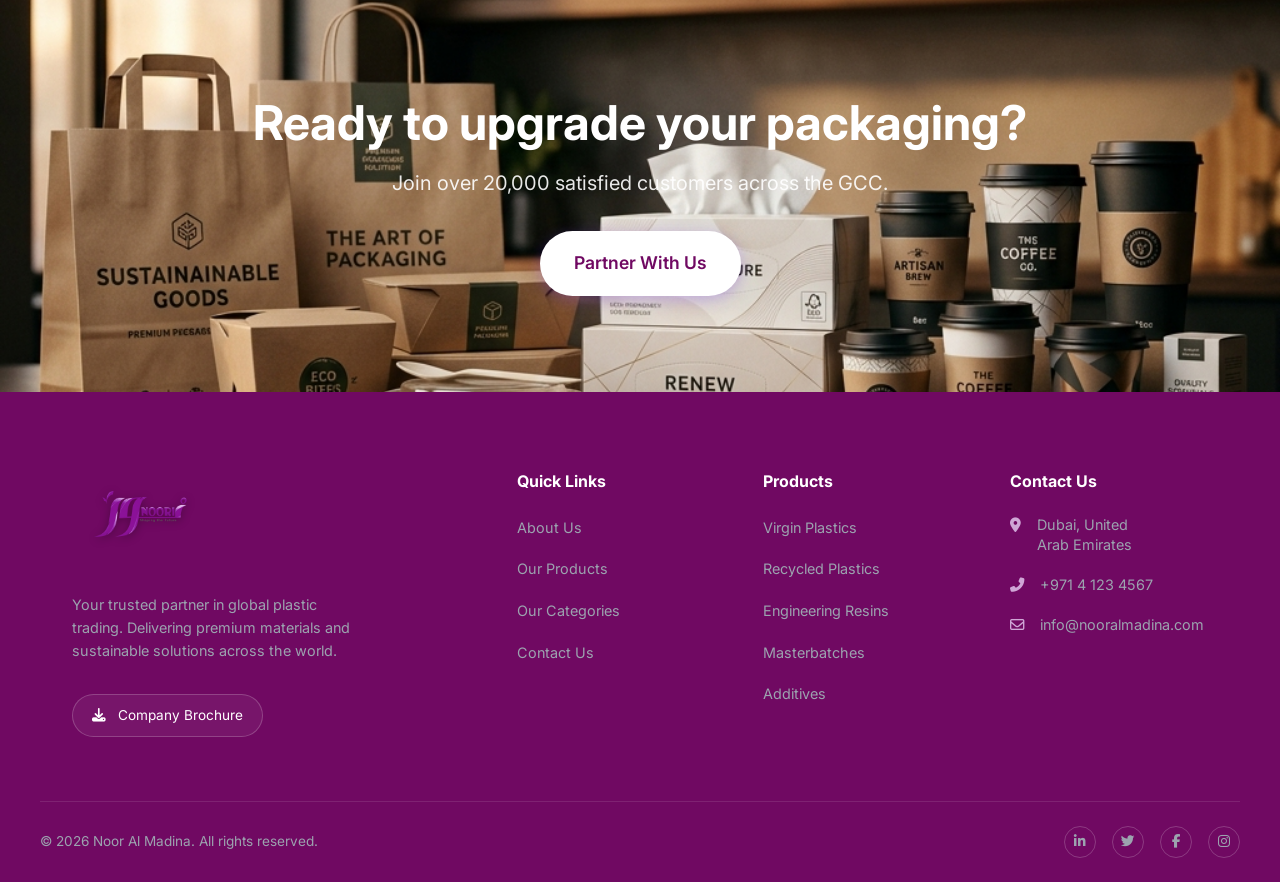
==== commit 78036c7a: "first commit" ====
--- a/index.html
+++ b/index.html
@@ -16,6 +16,11 @@
 
 
 
+    <!-- Independent Top-Left Logo -->
+    <a href="index.html" style="position: absolute; top: 2rem; left: 3rem; z-index: 1001;">
+        <img src="media/logo.png?v=2" alt="JJ NOORI Logo" style="height: 65px; filter: drop-shadow(0 2px 4px rgba(0,0,0,0.1));">
+    </a>
+
     <!-- Header Navigation -->
     <header class="header">
         <div class="header-container">
@@ -24,11 +29,7 @@
                     <li><a href="#home" class="active">Home</a></li>
                     <li><a href="about.html">About Us</a></li>
                     <li><a href="products.html">Products</a></li>
-                    <li><a href="#industries">Industries</a></li>
-                    <li><a href="#services">Services</a></li>
-                    <li><a href="#sustainability">Sustainability</a></li>
-                    <li><a href="#projects">Projects</a></li>
-                    <li><a href="#faq">FAQ</a></li>
+                    <li><a href="categories.html">Categories</a></li>
                 </ul>
                 <a href="contact.html" class="btn btn-primary nav-btn">Contact Us</a>
             </nav>
@@ -45,6 +46,7 @@
             <li><a href="#home" class="mobile-link">Home</a></li>
             <li><a href="about.html" class="mobile-link">About</a></li>
             <li><a href="products.html" class="mobile-link">Products</a></li>
+            <li><a href="categories.html" class="mobile-link">Categories</a></li>
             <li><a href="contact.html" class="mobile-link">Contact</a></li>
         </ul>
     </div>
@@ -52,8 +54,11 @@
     <!-- Hero Section -->
     <section id="home" class="hero">
         <div class="hero-bg">
-            <video autoplay loop muted playsinline class="video-bg">
+            <video autoplay loop muted playsinline class="video-bg desktop-video">
                 <source src="media/banner.mp4" type="video/mp4">
+            </video>
+            <video autoplay loop muted playsinline class="video-bg mobile-video">
+                <source src="media/mobile%20banner.mp4" type="video/mp4">
             </video>
             <div class="glass-overlay"></div>
         </div>
@@ -145,6 +150,69 @@
         </div>
     </section>
 
+    <!-- Sustainability Section -->
+    <section class="section sustainability-section" style="background: var(--clr-surface-light); padding: 100px 0;">
+        <div class="container">
+            <div class="section-header text-center fade-up">
+                <span class="section-label" style="color: var(--clr-primary-dark);">OUR COMMITMENT</span>
+                <h2 class="section-title" style="color: #111827;">Driving <span class="highlight" style="color: var(--clr-primary);">Sustainability</span></h2>
+                <p class="section-subtitle" style="color: #4B5563; font-weight: 500;">As a modern trading company, we emphasize eco-conscious practices across our operations to create a greener, cleaner future for packaging.</p>
+            </div>
+            
+            <div class="sust-bg-cards-grid" style="display: grid; grid-template-columns: repeat(auto-fit, minmax(250px, 1fr)); gap: 2rem; margin-top: 3rem;">
+                
+                <!-- Card 1 -->
+                <div class="sust-bg-card fade-up" style="position: relative; background-image: url('media/card_recycling.png'); background-size: cover; background-position: center; border-radius: 20px; overflow: hidden; padding: 2.5rem 2rem; min-height: 350px; display: flex; flex-direction: column; justify-content: flex-end; box-shadow: 0 15px 35px rgba(0,0,0,0.1); transition: transform 0.4s ease;">
+                    <div style="position: absolute; inset: 0; background: linear-gradient(to bottom, rgba(0,0,0,0.1) 0%, rgba(0,0,0,0.85) 100%); z-index: 1;"></div>
+                    <div style="position: relative; z-index: 2;">
+                        <div style="width: 50px; height: 50px; border-radius: 12px; background: rgba(255,255,255,0.2); backdrop-filter: blur(5px); color: white; display: flex; align-items: center; justify-content: center; font-size: 1.3rem; margin-bottom: 1.5rem;">
+                            <i class="fas fa-recycle"></i>
+                        </div>
+                        <h3 style="font-size: 1.4rem; margin-bottom: 0.5rem; color: white;">Recycling Initiatives</h3>
+                        <p style="color: rgba(255,255,255,0.85); font-size: 0.95rem; line-height: 1.6;">Promoting circular economy practices to ensure plastic materials are efficiently repurposed.</p>
+                    </div>
+                </div>
+
+                <!-- Card 2 -->
+                <div class="sust-bg-card fade-up delay-1" style="position: relative; background-image: url('media/card_sourcing.png'); background-size: cover; background-position: center; border-radius: 20px; overflow: hidden; padding: 2.5rem 2rem; min-height: 350px; display: flex; flex-direction: column; justify-content: flex-end; box-shadow: 0 15px 35px rgba(0,0,0,0.1); transition: transform 0.4s ease;">
+                    <div style="position: absolute; inset: 0; background: linear-gradient(to bottom, rgba(0,0,0,0.1) 0%, rgba(0,0,0,0.85) 100%); z-index: 1;"></div>
+                    <div style="position: relative; z-index: 2;">
+                        <div style="width: 50px; height: 50px; border-radius: 12px; background: rgba(255,255,255,0.2); backdrop-filter: blur(5px); color: white; display: flex; align-items: center; justify-content: center; font-size: 1.3rem; margin-bottom: 1.5rem;">
+                            <i class="fas fa-leaf"></i>
+                        </div>
+                        <h3 style="font-size: 1.4rem; margin-bottom: 0.5rem; color: white;">Sustainable Sourcing</h3>
+                        <p style="color: rgba(255,255,255,0.85); font-size: 0.95rem; line-height: 1.6;">Partnering with environmentally responsible manufacturers to reduce our carbon footprint.</p>
+                    </div>
+                </div>
+
+                <!-- Card 3 -->
+                <div class="sust-bg-card fade-up delay-2" style="position: relative; background-image: url('media/card_waste.png'); background-size: cover; background-position: center; border-radius: 20px; overflow: hidden; padding: 2.5rem 2rem; min-height: 350px; display: flex; flex-direction: column; justify-content: flex-end; box-shadow: 0 15px 35px rgba(0,0,0,0.1); transition: transform 0.4s ease;">
+                    <div style="position: absolute; inset: 0; background: linear-gradient(to bottom, rgba(0,0,0,0.1) 0%, rgba(0,0,0,0.85) 100%); z-index: 1;"></div>
+                    <div style="position: relative; z-index: 2;">
+                        <div style="width: 50px; height: 50px; border-radius: 12px; background: rgba(255,255,255,0.2); backdrop-filter: blur(5px); color: white; display: flex; align-items: center; justify-content: center; font-size: 1.3rem; margin-bottom: 1.5rem;">
+                            <i class="fas fa-trash-can-arrow-up"></i>
+                        </div>
+                        <h3 style="font-size: 1.4rem; margin-bottom: 0.5rem; color: white;">Waste Reduction</h3>
+                        <p style="color: rgba(255,255,255,0.85); font-size: 0.95rem; line-height: 1.6;">Implementing strict waste minimization protocols across all facilities and clients.</p>
+                    </div>
+                </div>
+
+                <!-- Card 4 -->
+                <div class="sust-bg-card fade-up delay-3" style="position: relative; background-image: url('media/card_eco.png'); background-size: cover; background-position: center; border-radius: 20px; overflow: hidden; padding: 2.5rem 2rem; min-height: 350px; display: flex; flex-direction: column; justify-content: flex-end; box-shadow: 0 15px 35px rgba(0,0,0,0.1); transition: transform 0.4s ease;">
+                    <div style="position: absolute; inset: 0; background: linear-gradient(to bottom, rgba(0,0,0,0.1) 0%, rgba(0,0,0,0.85) 100%); z-index: 1;"></div>
+                    <div style="position: relative; z-index: 2;">
+                        <div style="width: 50px; height: 50px; border-radius: 12px; background: rgba(255,255,255,0.2); backdrop-filter: blur(5px); color: white; display: flex; align-items: center; justify-content: center; font-size: 1.3rem; margin-bottom: 1.5rem;">
+                            <i class="fas fa-box-open"></i>
+                        </div>
+                        <h3 style="font-size: 1.4rem; margin-bottom: 0.5rem; color: white;">Eco-Friendly Materials</h3>
+                        <p style="color: rgba(255,255,255,0.85); font-size: 0.95rem; line-height: 1.6;">Expanding our catalog with a robust selection of biodegradable and compostable alternatives.</p>
+                    </div>
+                </div>
+
+            </div>
+        </div>
+    </section>
+
     <!-- Call to Action -->
     <section class="cta-section">
         <div class="container cta-container">
@@ -161,7 +229,7 @@
         <div class="container footer-content-new">
             <!-- Col 1 -->
             <div class="footer-col-1">
-                <h3 style="color: white; font-size: 1.5rem; margin-bottom: 1rem;">Noor Al Madina</h3>
+                <img src="media/logo.png?v=2" alt="JJ NOORI Logo" style="height: 90px; margin-bottom: 1.5rem; filter: drop-shadow(0 2px 4px rgba(0,0,0,0.3));">
                 <p style="color: #9ca3af; font-size: 0.9rem; line-height: 1.6; margin-bottom: 2rem; max-width: 280px;">Your trusted partner in global plastic trading. Delivering premium materials and sustainable solutions across the world.</p>
                 <a href="#" class="btn-dark-outline"><i class="fas fa-download" style="margin-right: 0.5rem;"></i> Company Brochure</a>
             </div>
@@ -172,8 +240,7 @@
                 <ul class="footer-nav">
                     <li><a href="about.html">About Us</a></li>
                     <li><a href="products.html">Our Products</a></li>
-                    <li><a href="index.html#industries">Industries We Serve</a></li>
-                    <li><a href="index.html#services">Our Services</a></li>
+                    <li><a href="categories.html">Our Categories</a></li>
                     <li><a href="contact.html">Contact Us</a></li>
                 </ul>
             </div>
@@ -224,3 +291,4 @@
     <script src="script.js"></script>
 </body>
 </html>
+
--- a/style.css
+++ b/style.css
@@ -207,7 +207,7 @@
 
 .nav-links a:hover,
 .nav-links a.active {
-    color: var(--clr-text);
+    color: var(--clr-primary);
     font-weight: 600;
 }
 
@@ -220,9 +220,9 @@
     border-radius: 50px;
     font-weight: 500;
     font-size: 0.85rem;
-    background: #1C281F !important; /* Overrides btn-primary */
+    background: var(--clr-primary) !important; /* Changed to violet */
     color: white !important;
-    box-shadow: none !important;
+    box-shadow: 0 4px 10px rgba(158, 16, 139, 0.3) !important;
     border: none;
 }
 
@@ -491,6 +491,30 @@
 
 .read-more:hover i {
     transform: translateX(5px);
+}
+
+/* --- Sustainability Image Cards Layout --- */
+.sust-bg-card {
+    transition: transform 0.4s cubic-bezier(0.165, 0.84, 0.44, 1), box-shadow 0.4s ease;
+}
+
+.sust-bg-card:hover {
+    transform: translateY(-10px);
+    box-shadow: 0 25px 50px rgba(158, 16, 139, 0.2);
+}
+
+.sust-bg-card::after {
+    content: '';
+    position: absolute;
+    inset: 0;
+    background: linear-gradient(to bottom, rgba(158, 16, 139, 0) 0%, rgba(158, 16, 139, 0.6) 100%);
+    opacity: 0;
+    transition: opacity 0.4s ease;
+    z-index: 1;
+}
+
+.sust-bg-card:hover::after {
+    opacity: 1;
 }
 
 /* --- CTA Section --- */
@@ -1067,15 +1091,15 @@
     }
 }
 
-/* --- Industries Page Styles --- */
-.industries-grid {
+/* --- Categories Page Styles --- */
+.categories-grid {
     display: grid;
     grid-template-columns: repeat(auto-fill, minmax(250px, 1fr));
     gap: 2rem;
     padding: 4rem 0 6rem 0;
 }
 
-.industry-card {
+.category-card {
     background: white;
     border-radius: 16px;
     padding: 2.5rem 2rem;
@@ -1088,13 +1112,13 @@
     z-index: 1;
 }
 
-.industry-card:hover {
+.category-card:hover {
     transform: translateY(-8px);
     box-shadow: 0 20px 40px rgba(158, 16, 139, 0.1);
     border-color: rgba(158, 16, 139, 0.2);
 }
 
-.industry-card::before {
+.category-card::before {
     content: '';
     position: absolute;
     bottom: 0;
@@ -1108,11 +1132,11 @@
     z-index: -1;
 }
 
-.industry-card:hover::before {
+.category-card:hover::before {
     transform: scaleX(1);
 }
 
-.industry-icon {
+.category-icon {
     width: 60px;
     height: 60px;
     margin: 0 auto 1.5rem auto;
@@ -1126,13 +1150,13 @@
     transition: all 0.4s ease;
 }
 
-.industry-card:hover .industry-icon {
+.category-card:hover .category-icon {
     background: var(--clr-primary);
     color: white;
     transform: scale(1.1) rotate(5deg);
 }
 
-.industry-card h3 {
+.category-card h3 {
     font-size: 1.15rem;
     color: #111827;
     margin: 0;
@@ -1140,6 +1164,169 @@
     transition: color 0.3s ease;
 }
 
-.industry-card:hover h3 {
+.category-card:hover h3 {
     color: var(--clr-primary-dark);
 }
+
+/* --- Responsive Video Banner --- */
+.mobile-video {
+    display: none;
+}
+.desktop-video {
+    display: block;
+}
+
+@media (max-width: 768px) {
+    .mobile-video {
+        display: block;
+    }
+    .desktop-video {
+        display: none;
+    }
+}
+
+/* --- Products Page Grid --- */
+.products-grid-catalog {
+    display: grid;
+    grid-template-columns: repeat(auto-fit, minmax(300px, 1fr));
+    gap: 2.5rem;
+}
+
+.prod-grid-card {
+    background: white;
+    border-radius: 16px;
+    box-shadow: 0 10px 30px rgba(0,0,0,0.05);
+    overflow: hidden;
+    transition: transform 0.3s ease, box-shadow 0.3s ease;
+    display: flex;
+    flex-direction: column;
+}
+
+.prod-grid-card:hover {
+    transform: translateY(-5px);
+    box-shadow: 0 15px 40px rgba(158, 16, 139, 0.15);
+}
+
+.prod-grid-img {
+    width: 100%;
+    height: 250px;
+    object-fit: cover;
+    background: var(--clr-surface-light);
+    display: flex;
+    align-items: center;
+    justify-content: center;
+    color: #D1D5DB;
+    font-size: 3.5rem;
+}
+
+.prod-grid-content {
+    padding: 1.5rem;
+    flex-grow: 1;
+    display: flex;
+    flex-direction: column;
+}
+
+.prod-grid-content h3 {
+    font-size: 1.15rem;
+    color: #111827;
+    margin-bottom: 0.5rem;
+    line-height: 1.4;
+}
+
+.prod-grid-content p {
+    color: #6B7280;
+    font-size: 0.9rem;
+    line-height: 1.5;
+    margin-bottom: 1rem;
+    flex-grow: 1;
+}
+
+.prod-grid-action {
+    color: var(--clr-primary);
+    font-size: 0.9rem;
+    font-weight: 600;
+    display: flex;
+    align-items: center;
+    gap: 0.5rem;
+    transition: var(--transition-fast);
+}
+
+.prod-grid-card:hover .prod-grid-action {
+    color: var(--clr-primary-dark);
+    gap: 0.75rem;
+}
+
+/* --- Product Categories Page Grid --- */
+.prod-categories-grid {
+    display: grid;
+    grid-template-columns: repeat(auto-fit, minmax(350px, 1fr));
+    gap: 2.5rem;
+}
+
+.prod-category-card {
+    background: white;
+    border-radius: 16px;
+    overflow: hidden;
+    box-shadow: 0 10px 30px rgba(0,0,0,0.05);
+    transition: transform 0.3s ease, box-shadow 0.3s ease;
+    display: flex;
+    flex-direction: column;
+}
+
+.prod-category-card:hover {
+    transform: translateY(-5px);
+    box-shadow: 0 15px 40px rgba(158, 16, 139, 0.15);
+}
+
+.prod-cat-img-wrap {
+    width: 100%;
+    height: 240px;
+    overflow: hidden;
+    background: var(--clr-surface-light);
+}
+
+.prod-cat-img-wrap img {
+    width: 100%;
+    height: 100%;
+    object-fit: cover;
+    transition: transform 0.5s ease;
+}
+
+.prod-category-card:hover .prod-cat-img-wrap img {
+    transform: scale(1.05);
+}
+
+.prod-cat-content {
+    padding: 2rem;
+    display: flex;
+    flex-direction: column;
+    flex-grow: 1;
+}
+
+.prod-cat-content h3 {
+    font-size: 1.35rem;
+    color: #111827;
+    margin-bottom: 1rem;
+    line-height: 1.3;
+}
+
+.prod-cat-content p {
+    color: #4B5563;
+    font-size: 0.95rem;
+    line-height: 1.6;
+    margin-bottom: 1.5rem;
+    flex-grow: 1;
+}
+
+.prod-cat-action {
+    display: inline-block;
+    color: var(--clr-primary);
+    font-weight: 600;
+    font-size: 0.95rem;
+    transition: var(--transition-fast);
+}
+
+.prod-category-card:hover .prod-cat-action {
+    color: var(--clr-primary-dark);
+}
+
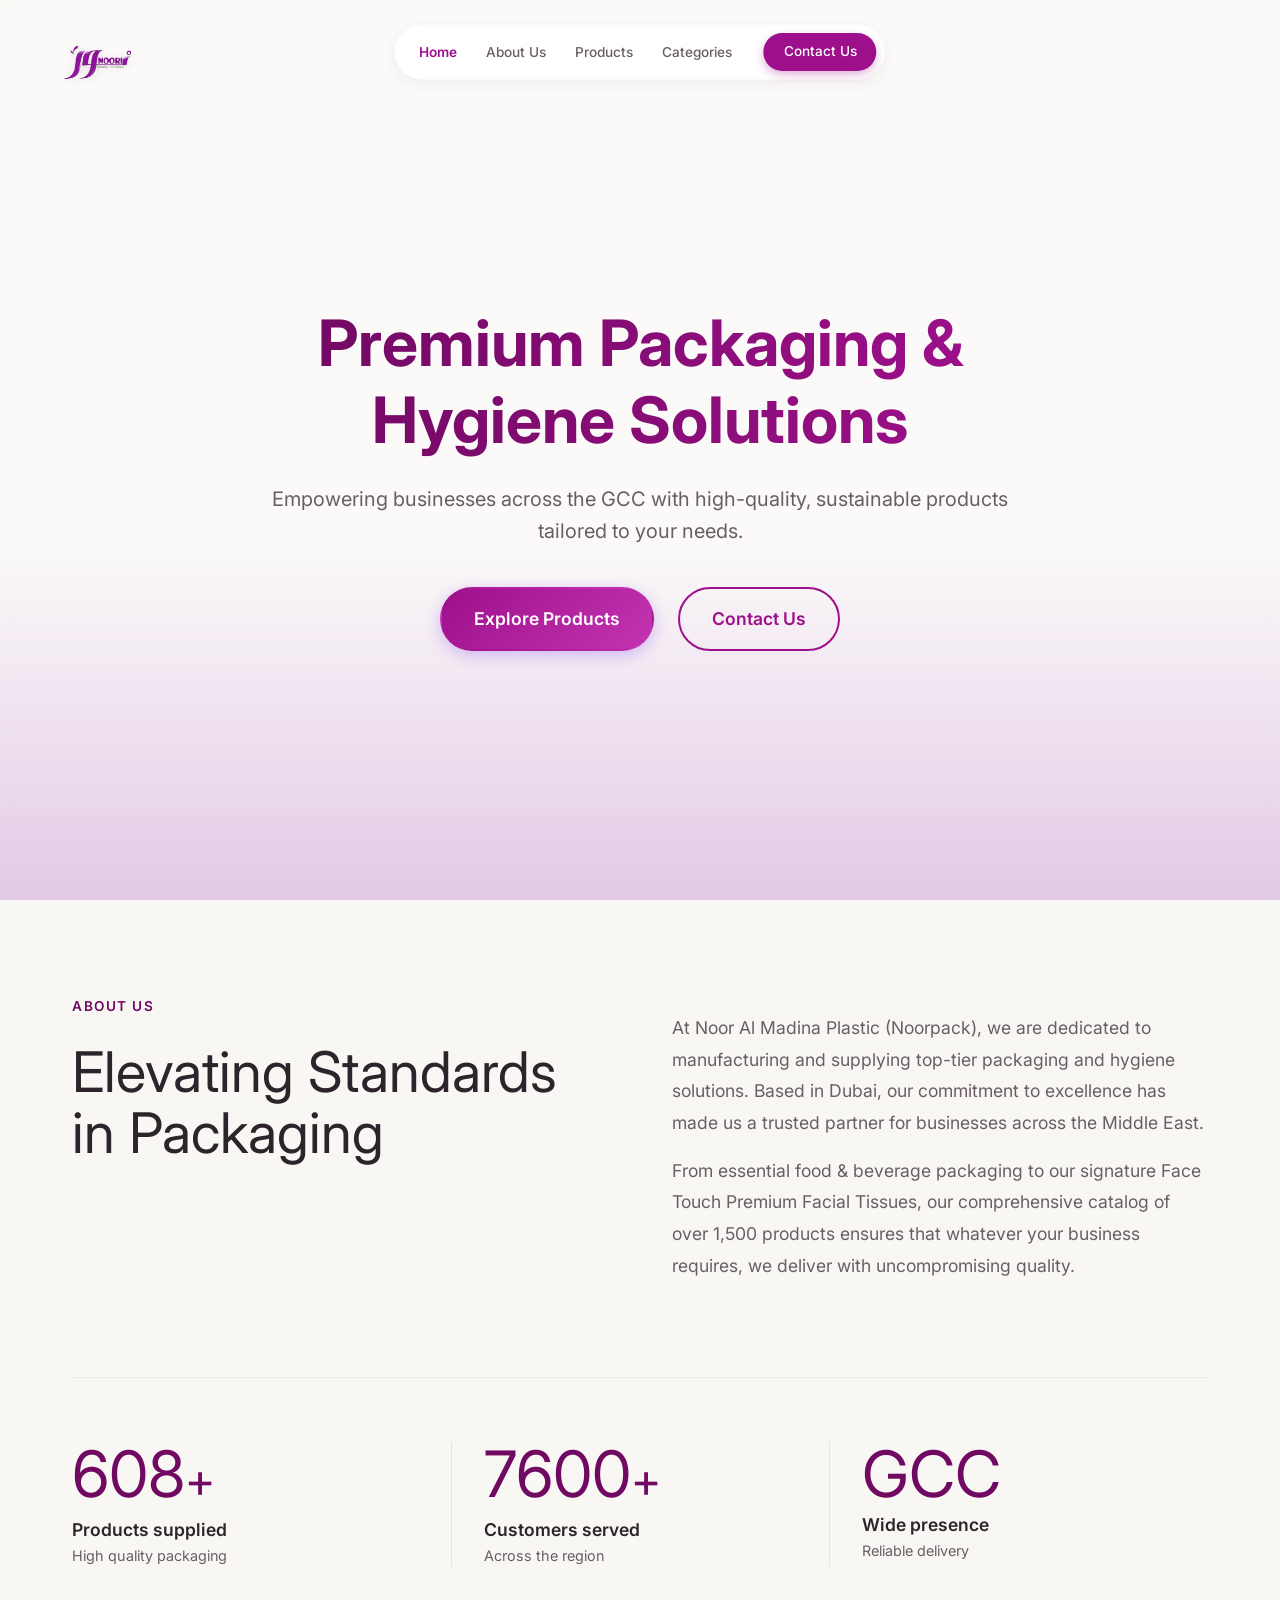
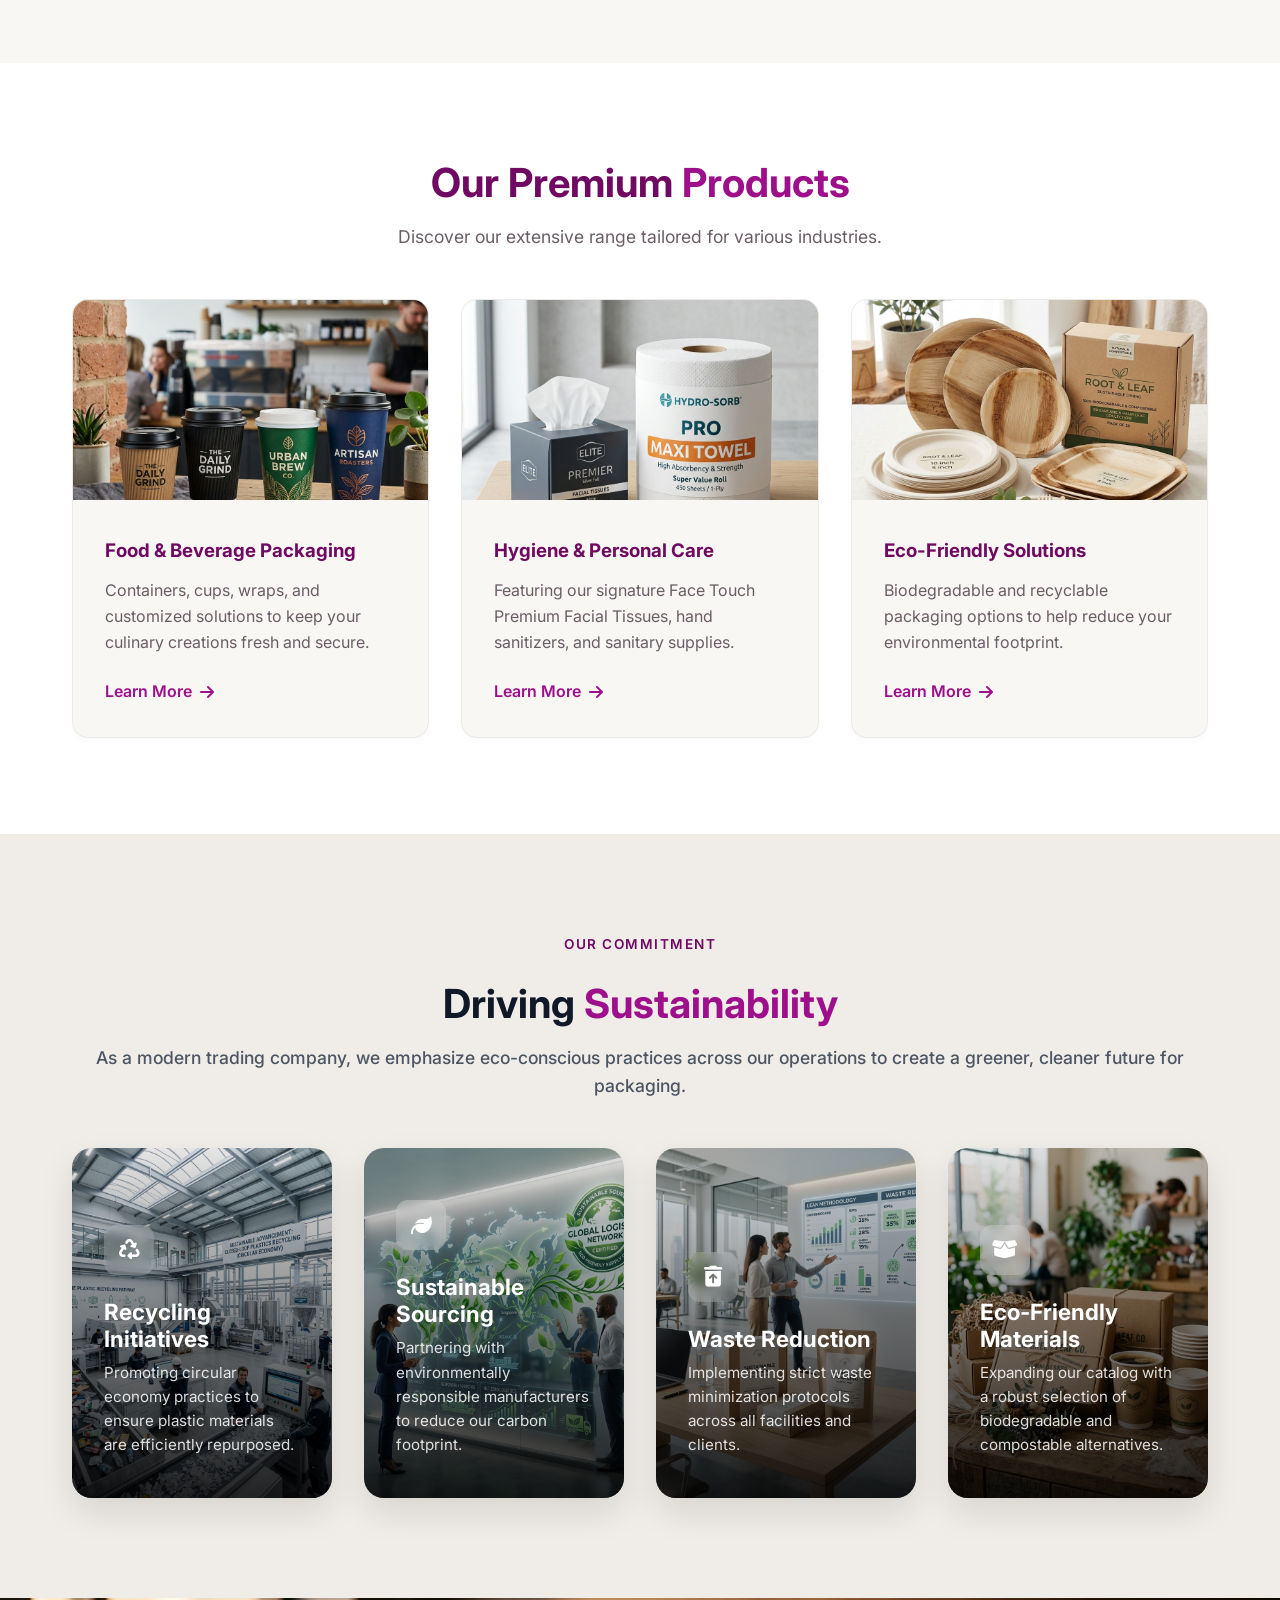
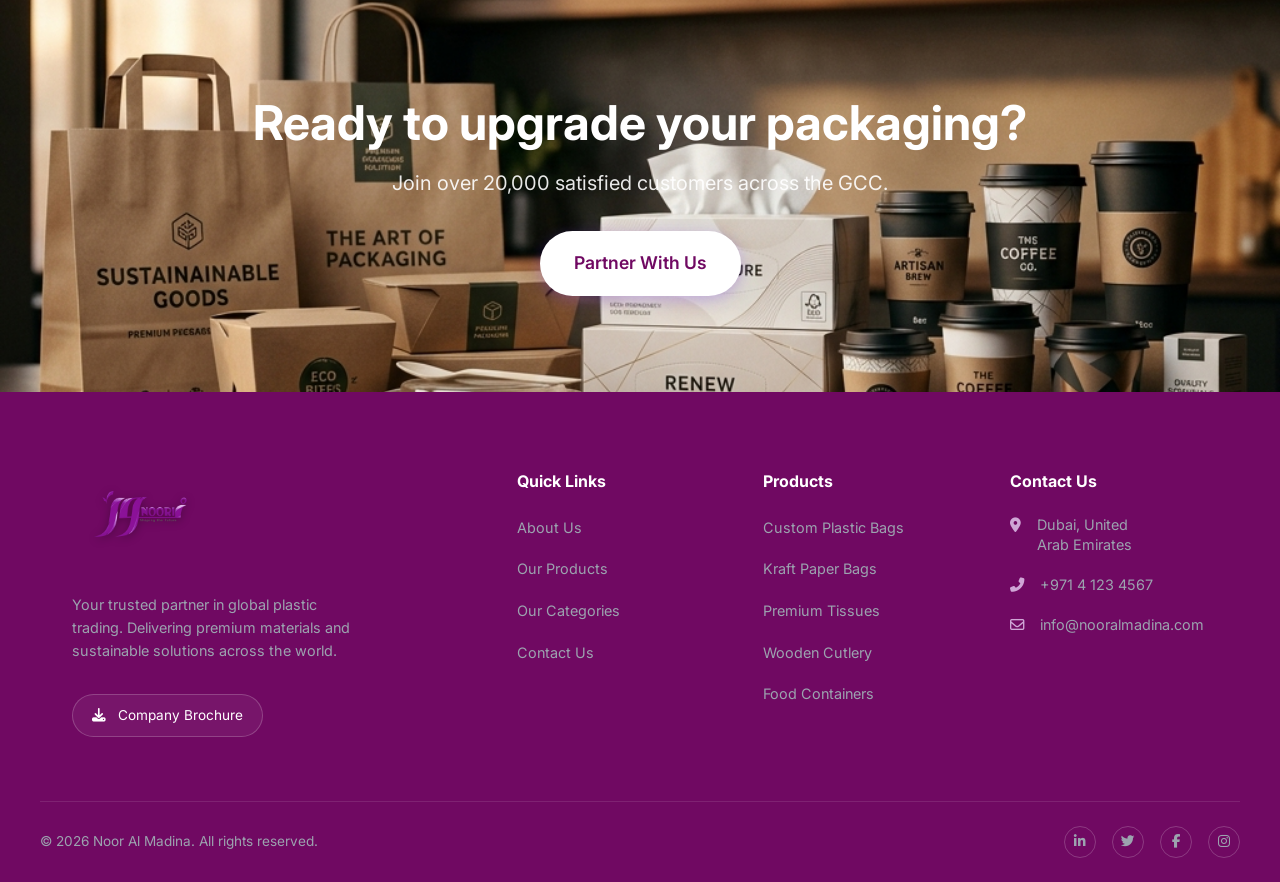
==== commit 63ec0c18: "first commit" ====
--- a/index.html
+++ b/index.html
@@ -249,11 +249,11 @@
             <div class="footer-col">
                 <h4 style="color: white; margin-bottom: 1.5rem;">Products</h4>
                 <ul class="footer-nav">
-                    <li><a href="#">Virgin Plastics</a></li>
-                    <li><a href="#">Recycled Plastics</a></li>
-                    <li><a href="#">Engineering Resins</a></li>
-                    <li><a href="#">Masterbatches</a></li>
-                    <li><a href="#">Additives</a></li>
+                    <li><a href="products.html">Custom Plastic Bags</a></li>
+                    <li><a href="products.html">Kraft Paper Bags</a></li>
+                    <li><a href="products.html">Premium Tissues</a></li>
+                    <li><a href="products.html">Wooden Cutlery</a></li>
+                    <li><a href="products.html">Food Containers</a></li>
                 </ul>
             </div>
             
@@ -283,7 +283,7 @@
                 <a href="#"><i class="fab fa-linkedin-in"></i></a>
                 <a href="#"><i class="fab fa-twitter"></i></a>
                 <a href="#"><i class="fab fa-facebook-f"></i></a>
-                <a href="#"><i class="fab fa-instagram"></i></a>
+                <a href="https://www.instagram.com/noorpackuae?igsh=MW5qZWZucnRhbW4xcw==" target="_blank"><i class="fab fa-instagram"></i></a>
             </div>
         </div>
     </footer>
--- a/style.css
+++ b/style.css
@@ -240,15 +240,18 @@
     position: fixed;
     top: 0;
     right: -100%;
-    width: 100%;
+    width: 65%;
+    max-width: 320px;
     height: 100vh;
     background: rgba(255, 255, 255, 0.98);
-    backdrop-filter: blur(10px);
+    backdrop-filter: blur(15px);
     z-index: 999;
     display: flex;
     align-items: center;
-    justify-content: center;
-    transition: var(--transition-slow);
+    justify-content: flex-start;
+    padding-left: 2rem;
+    box-shadow: -5px 0 25px rgba(0,0,0,0.1);
+    transition: right 0.4s cubic-bezier(0.165, 0.84, 0.44, 1);
 }
 
 .mobile-nav.active {
@@ -256,14 +259,15 @@
 }
 
 .mobile-nav-links {
-    text-align: center;
+    text-align: left;
     display: flex;
     flex-direction: column;
     gap: 2rem;
+    width: 100%;
 }
 
 .mobile-link {
-    font-size: 2rem;
+    font-size: 1.4rem;
     font-weight: 600;
     color: var(--clr-primary-dark);
 }
@@ -1075,11 +1079,28 @@
         grid-template-columns: 1fr;
     }
     
+    .page-header {
+        padding-top: 100px !important;
+        padding-bottom: 25px !important;
+    }
+    
+    .about-header-grid,
+    .about-stats-grid,
     .about-overview-grid,
     .mission-vision-grid,
     .why-choose-grid {
         grid-template-columns: 1fr !important;
     }
+
+    .stat-box {
+        border-left: none !important;
+        border-bottom: 1px solid rgba(0,0,0,0.08);
+        padding: 2rem 0 !important;
+    }
+
+    .stat-box:last-child {
+        border-bottom: none;
+    }
     
     .footer-content-new {
         grid-template-columns: 1fr;
@@ -1088,6 +1109,33 @@
     .footer-bottom-new {
         flex-direction: column;
         gap: 1.5rem;
+    }
+    
+    /* Mobile Header Layout Adjustments */
+    body > a[href="index.html"] {
+        left: 1rem !important;
+        top: 1.5rem !important;
+    }
+    
+    body > a[href="index.html"] img {
+        height: 50px !important;
+    }
+
+    .header {
+        left: auto !important;
+        right: 1rem !important;
+        transform: none !important;
+        width: auto !important;
+        padding: 0.25rem !important;
+        top: 1.5rem !important;
+    }
+    
+    .header.scrolled {
+        top: 1rem !important;
+    }
+
+    .mobile-menu-btn {
+        padding: 0.5rem 0.75rem;
     }
 }
 
@@ -1188,7 +1236,7 @@
 /* --- Products Page Grid --- */
 .products-grid-catalog {
     display: grid;
-    grid-template-columns: repeat(auto-fit, minmax(300px, 1fr));
+    grid-template-columns: repeat(auto-fit, minmax(min(100%, 300px), 1fr));
     gap: 2.5rem;
 }
 
@@ -1259,7 +1307,7 @@
 /* --- Product Categories Page Grid --- */
 .prod-categories-grid {
     display: grid;
-    grid-template-columns: repeat(auto-fit, minmax(350px, 1fr));
+    grid-template-columns: repeat(auto-fit, minmax(min(100%, 350px), 1fr));
     gap: 2.5rem;
 }
 
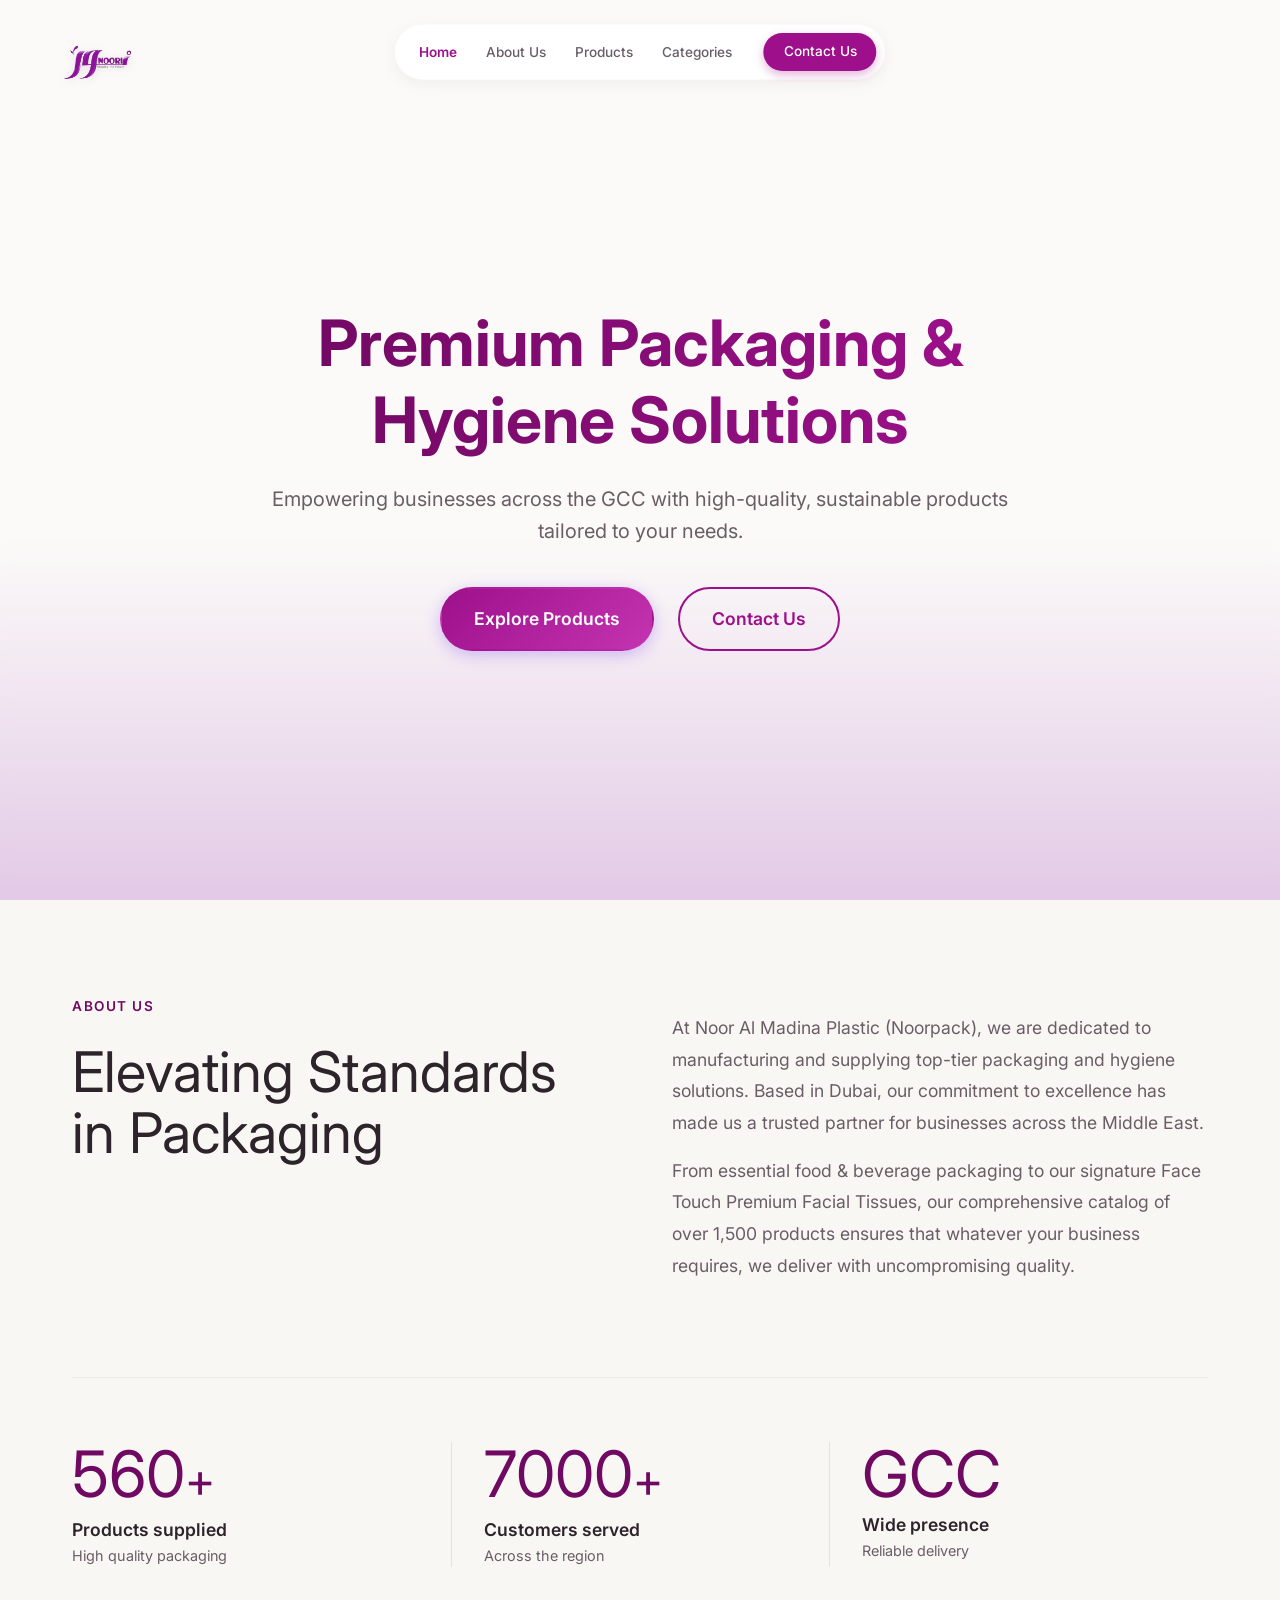
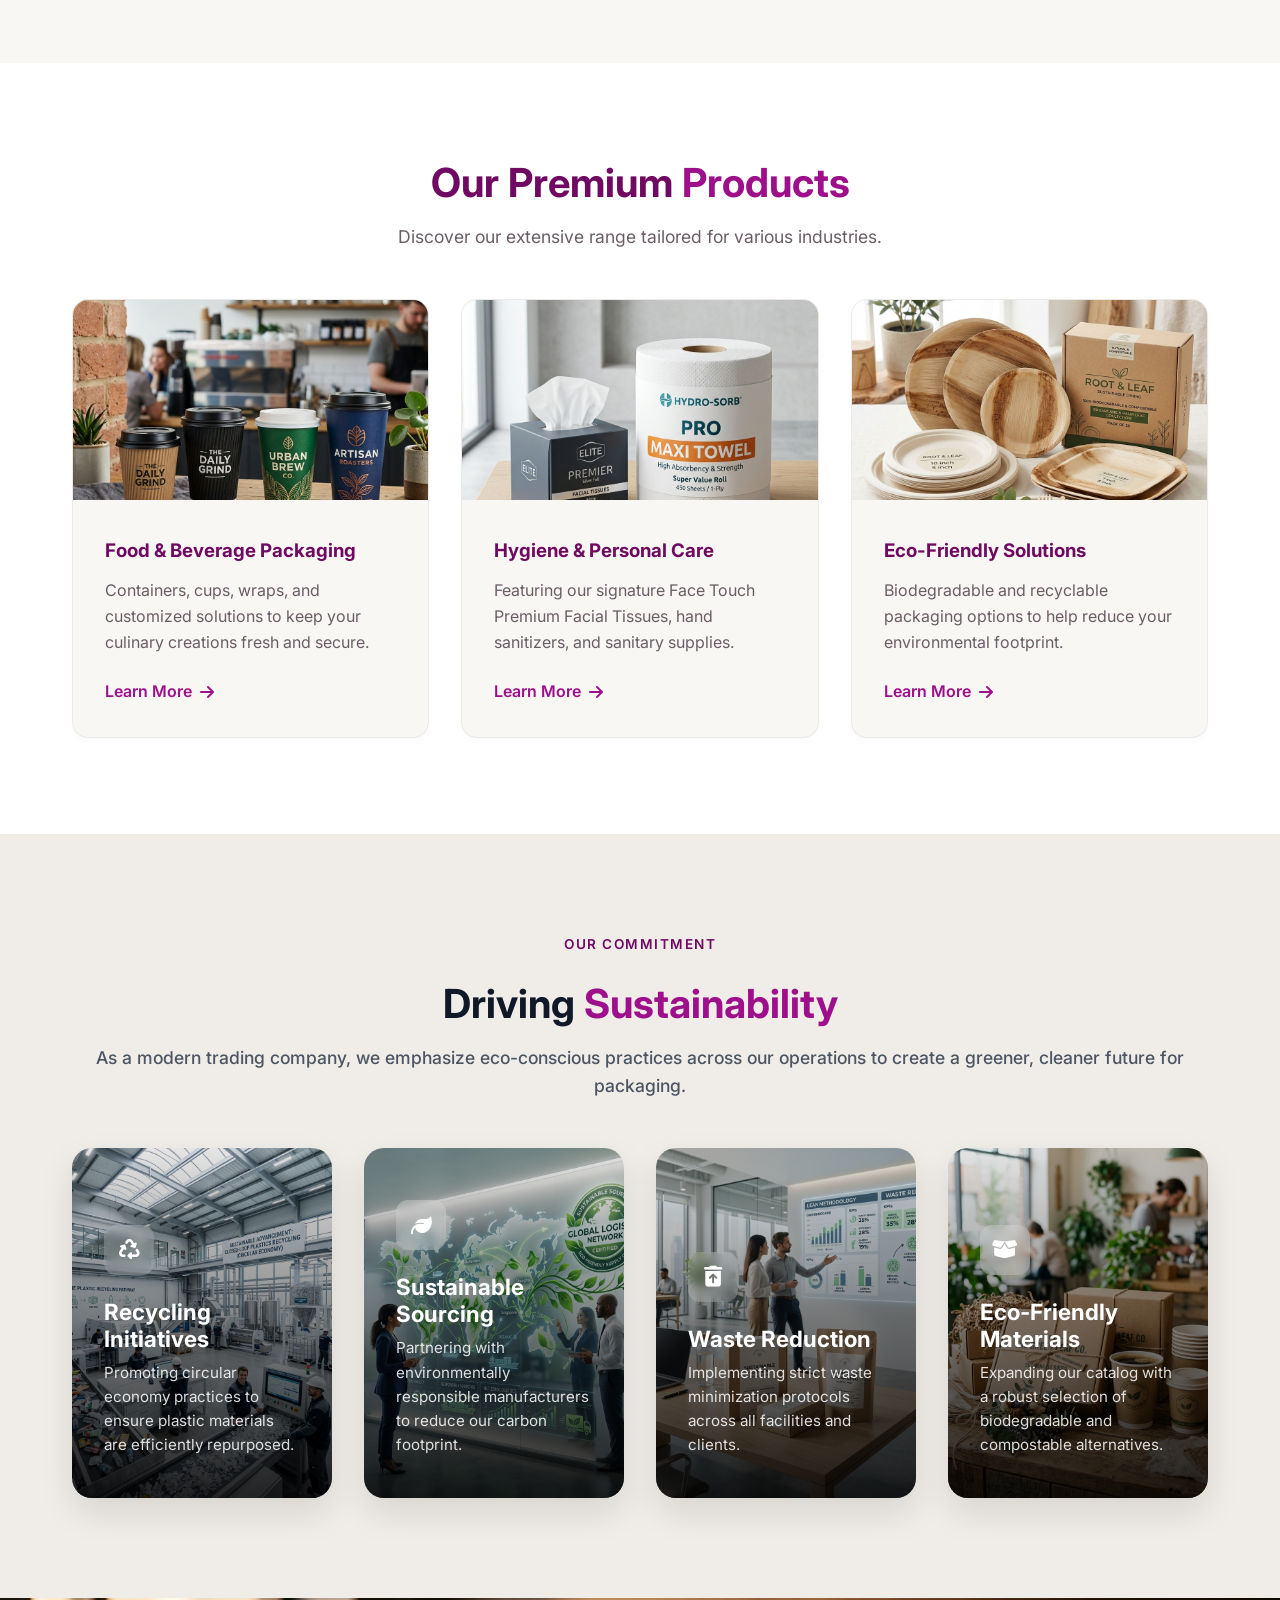
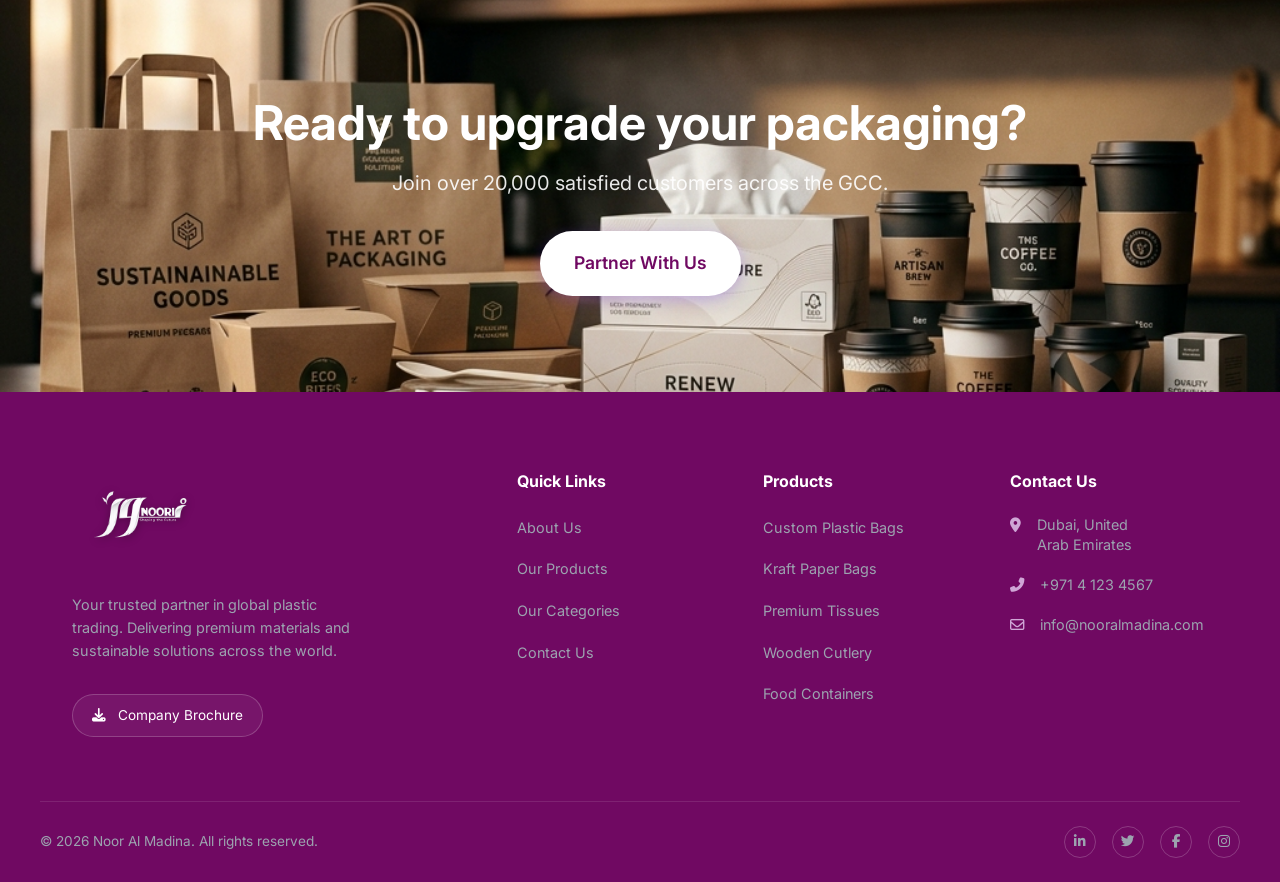
==== commit 29ec6f6c: "first commit" ====
--- a/index.html
+++ b/index.html
@@ -229,7 +229,7 @@
         <div class="container footer-content-new">
             <!-- Col 1 -->
             <div class="footer-col-1">
-                <img src="media/logo.png?v=2" alt="JJ NOORI Logo" style="height: 90px; margin-bottom: 1.5rem; filter: drop-shadow(0 2px 4px rgba(0,0,0,0.3));">
+                <img src="media/logofooter.png" alt="Noor Al Madina Logo" style="height: 90px; margin-bottom: 1.5rem; filter: drop-shadow(0 2px 4px rgba(0,0,0,0.3));">
                 <p style="color: #9ca3af; font-size: 0.9rem; line-height: 1.6; margin-bottom: 2rem; max-width: 280px;">Your trusted partner in global plastic trading. Delivering premium materials and sustainable solutions across the world.</p>
                 <a href="#" class="btn-dark-outline"><i class="fas fa-download" style="margin-right: 0.5rem;"></i> Company Brochure</a>
             </div>
--- a/style.css
+++ b/style.css
@@ -604,6 +604,12 @@
     box-shadow: 0 10px 30px rgba(0, 0, 0, 0.05);
 }
 
+.form-row {
+    display: grid;
+    grid-template-columns: 1fr 1fr;
+    gap: 1rem;
+}
+
 .form-group {
     margin-bottom: 1.5rem;
 }
@@ -1053,6 +1059,12 @@
         display: none;
     }
     
+    .header, .header.scrolled {
+        background: transparent !important;
+        box-shadow: none !important;
+        border: none !important;
+    }
+    
     .mobile-menu-btn {
         display: block;
     }
@@ -1079,9 +1091,24 @@
         grid-template-columns: 1fr;
     }
     
+    .form-row {
+        grid-template-columns: 1fr;
+    }
+
+    .contact-form-card h3 {
+        font-size: 1.8rem !important;
+        line-height: 1.3;
+        margin-bottom: 1.5rem;
+    }
+    
     .page-header {
         padding-top: 100px !important;
         padding-bottom: 25px !important;
+    }
+    
+    .section-title {
+        font-size: 2.8rem !important;
+        word-wrap: break-word;
     }
     
     .about-header-grid,
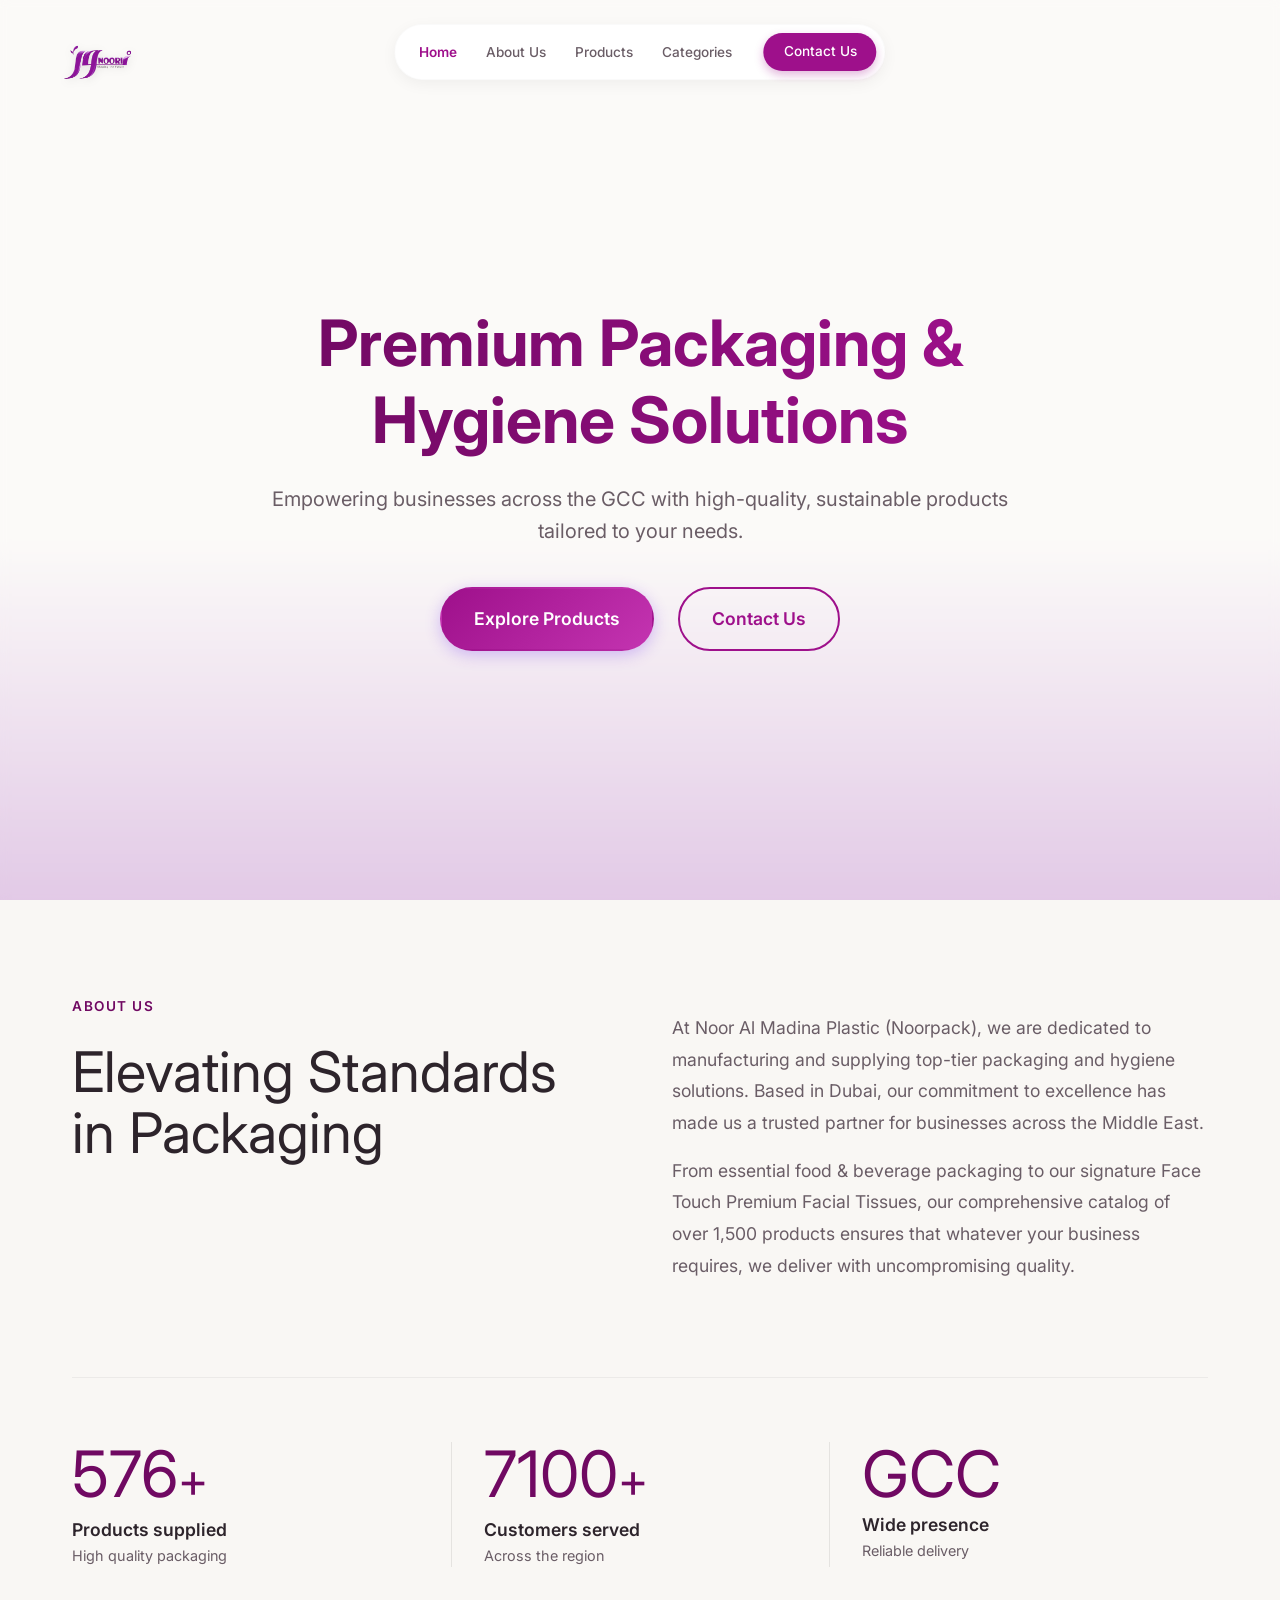
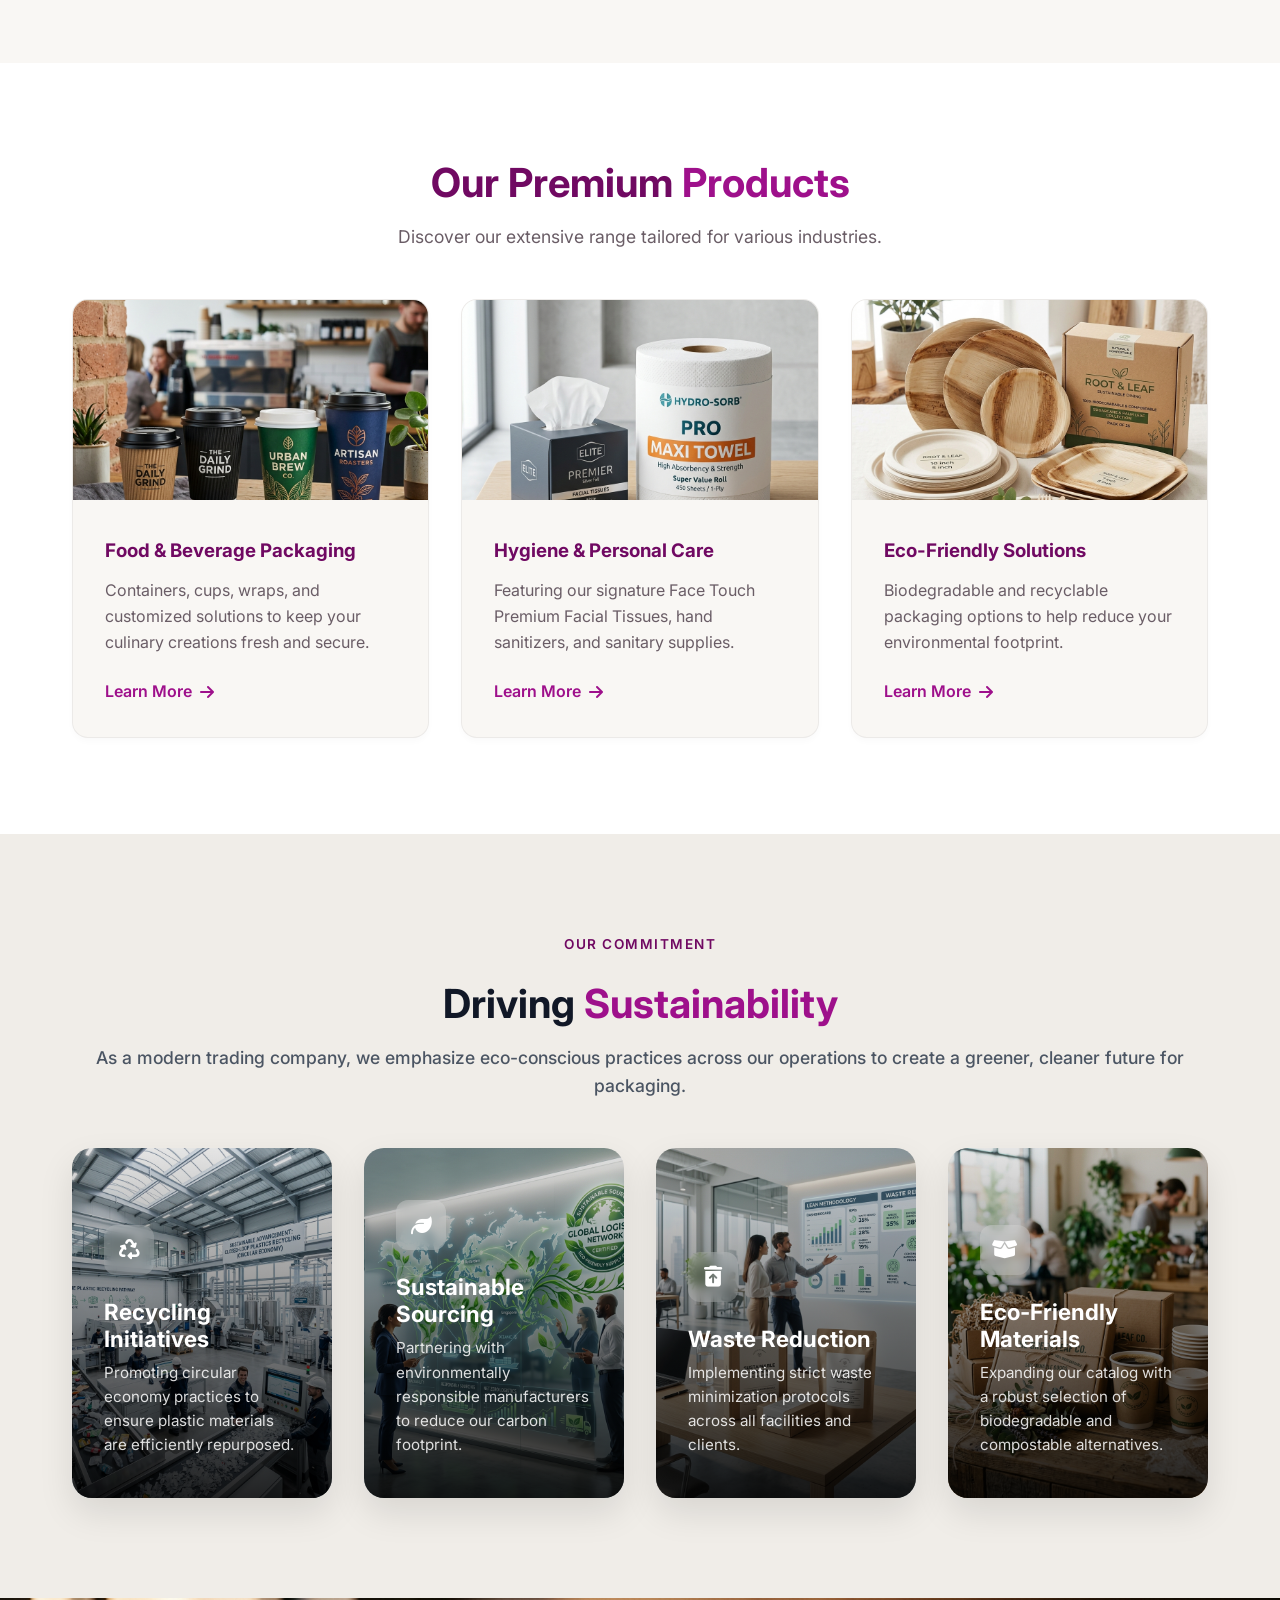
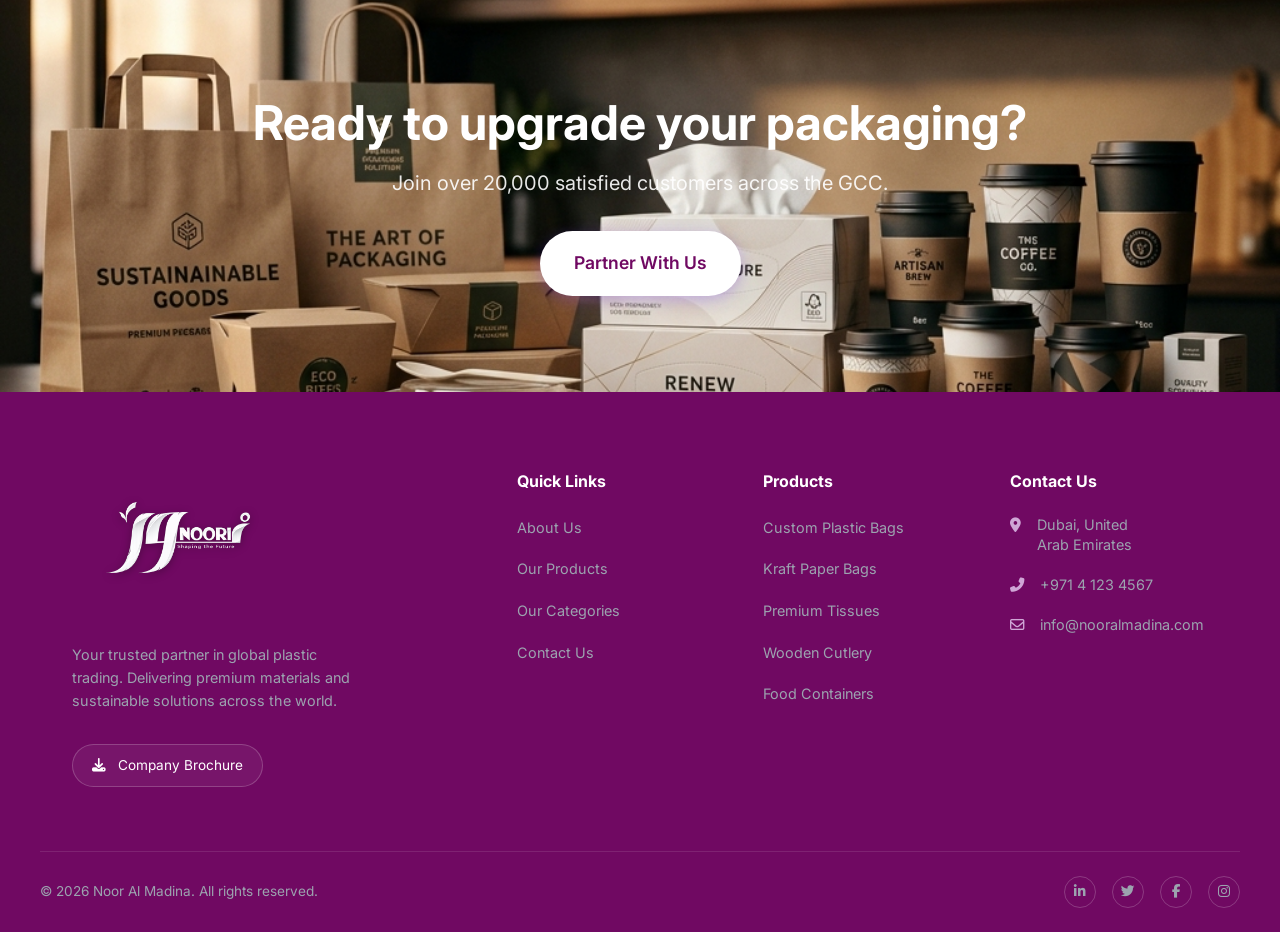
==== commit 343f1cff: "first commit" ====
--- a/index.html
+++ b/index.html
@@ -229,7 +229,7 @@
         <div class="container footer-content-new">
             <!-- Col 1 -->
             <div class="footer-col-1">
-                <img src="media/logofooter.png" alt="Noor Al Madina Logo" style="height: 90px; margin-bottom: 1.5rem; filter: drop-shadow(0 2px 4px rgba(0,0,0,0.3));">
+                <img src="media/logofooter.png" alt="Noor Al Madina Logo" style="height: 140px; margin-bottom: 1.5rem; filter: drop-shadow(0 2px 4px rgba(0,0,0,0.3));">
                 <p style="color: #9ca3af; font-size: 0.9rem; line-height: 1.6; margin-bottom: 2rem; max-width: 280px;">Your trusted partner in global plastic trading. Delivering premium materials and sustainable solutions across the world.</p>
                 <a href="#" class="btn-dark-outline"><i class="fas fa-download" style="margin-right: 0.5rem;"></i> Company Brochure</a>
             </div>
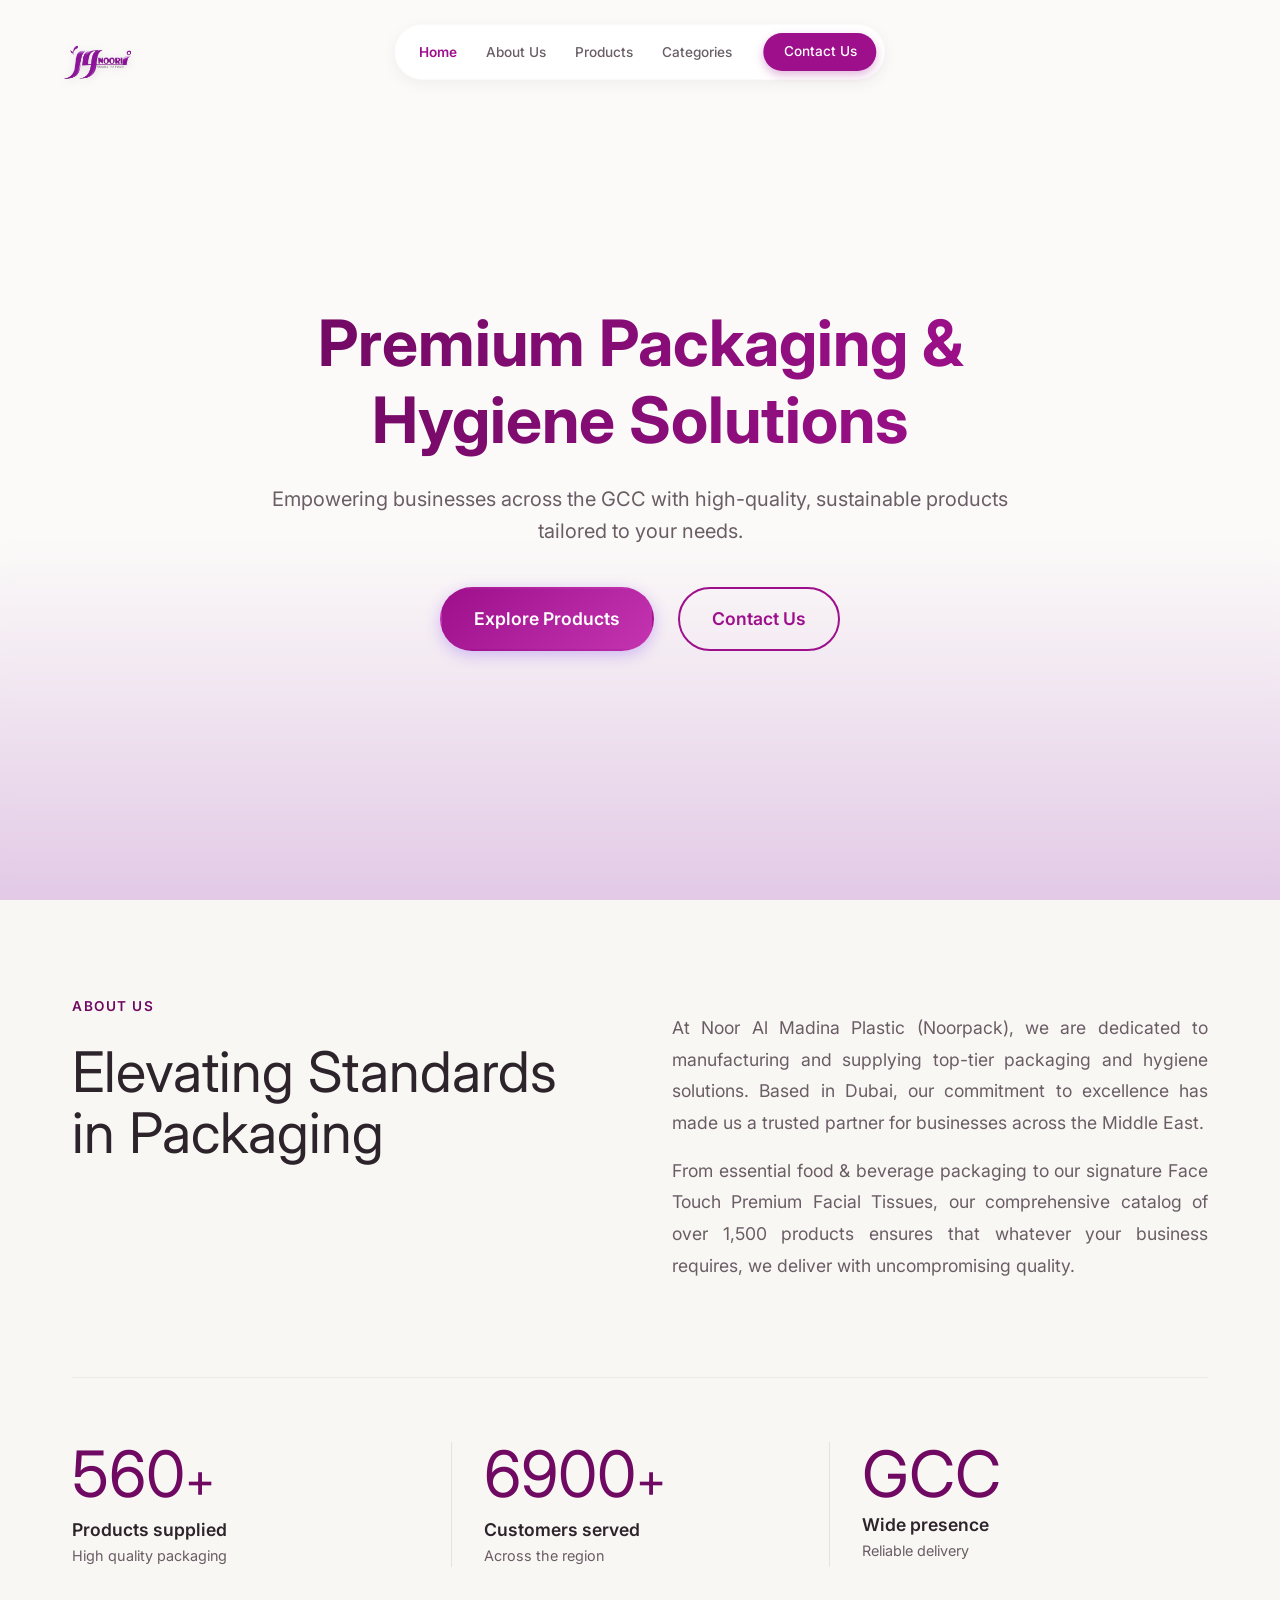
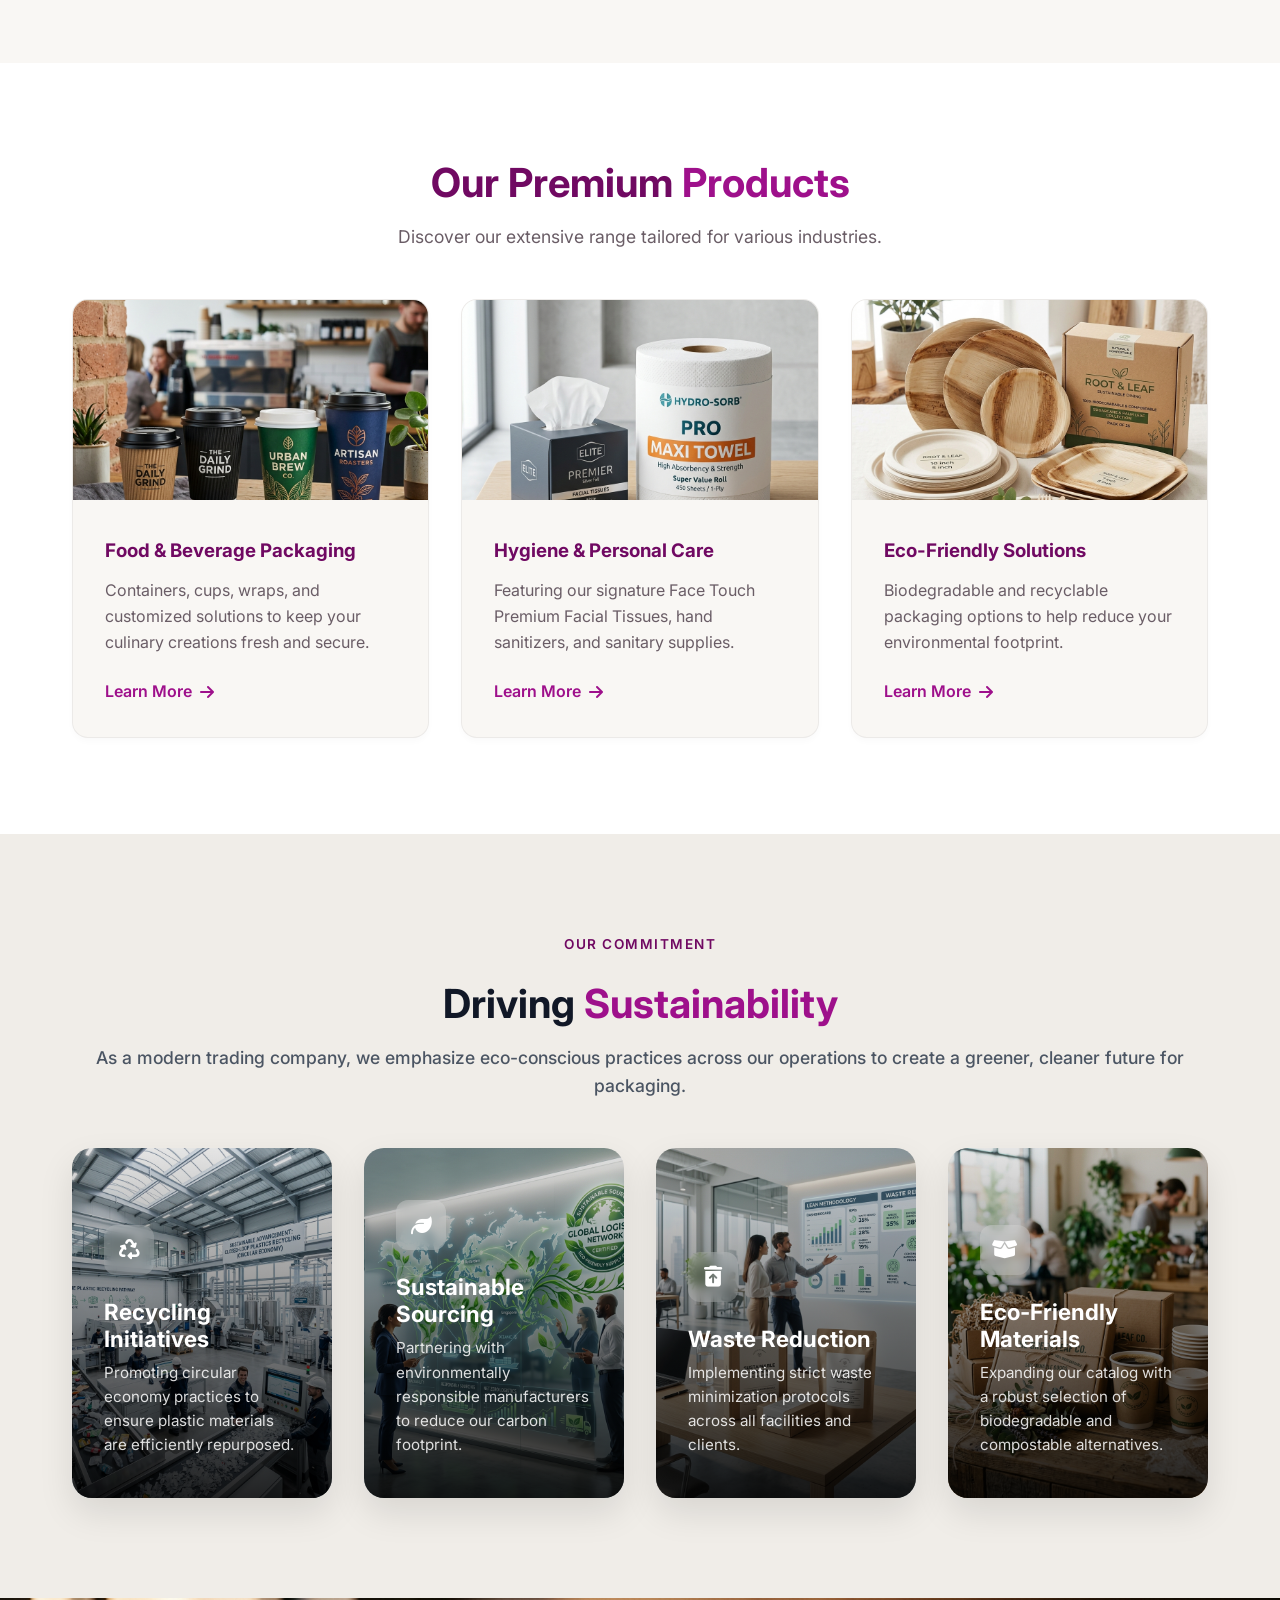
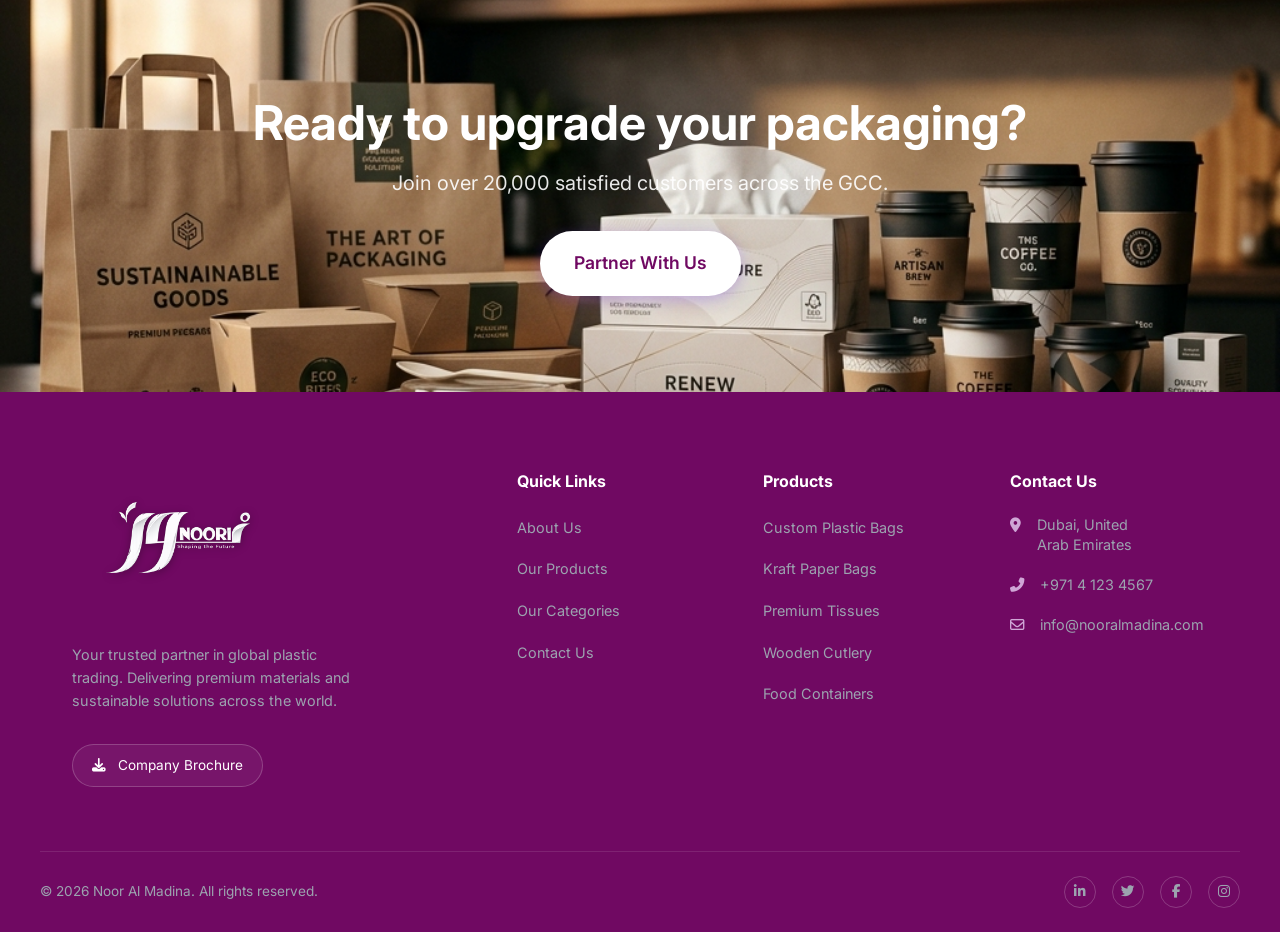
==== commit ebabb641: "first commit" ====
--- a/index.html
+++ b/index.html
@@ -81,8 +81,8 @@
                     <h2 class="about-main-title">Elevating Standards in Packaging</h2>
                 </div>
                 <div class="about-header-right fade-up delay-1">
-                    <p>At Noor Al Madina Plastic (Noorpack), we are dedicated to manufacturing and supplying top-tier packaging and hygiene solutions. Based in Dubai, our commitment to excellence has made us a trusted partner for businesses across the Middle East.</p>
-                    <p style="margin-top: 1rem;">From essential food & beverage packaging to our signature Face Touch Premium Facial Tissues, our comprehensive catalog of over 1,500 products ensures that whatever your business requires, we deliver with uncompromising quality.</p>
+                    <p style="text-align: justify;">At Noor Al Madina Plastic (Noorpack), we are dedicated to manufacturing and supplying top-tier packaging and hygiene solutions. Based in Dubai, our commitment to excellence has made us a trusted partner for businesses across the Middle East.</p>
+                    <p style="margin-top: 1rem; text-align: justify;">From essential food & beverage packaging to our signature Face Touch Premium Facial Tissues, our comprehensive catalog of over 1,500 products ensures that whatever your business requires, we deliver with uncompromising quality.</p>
                 </div>
             </div>
         </div>
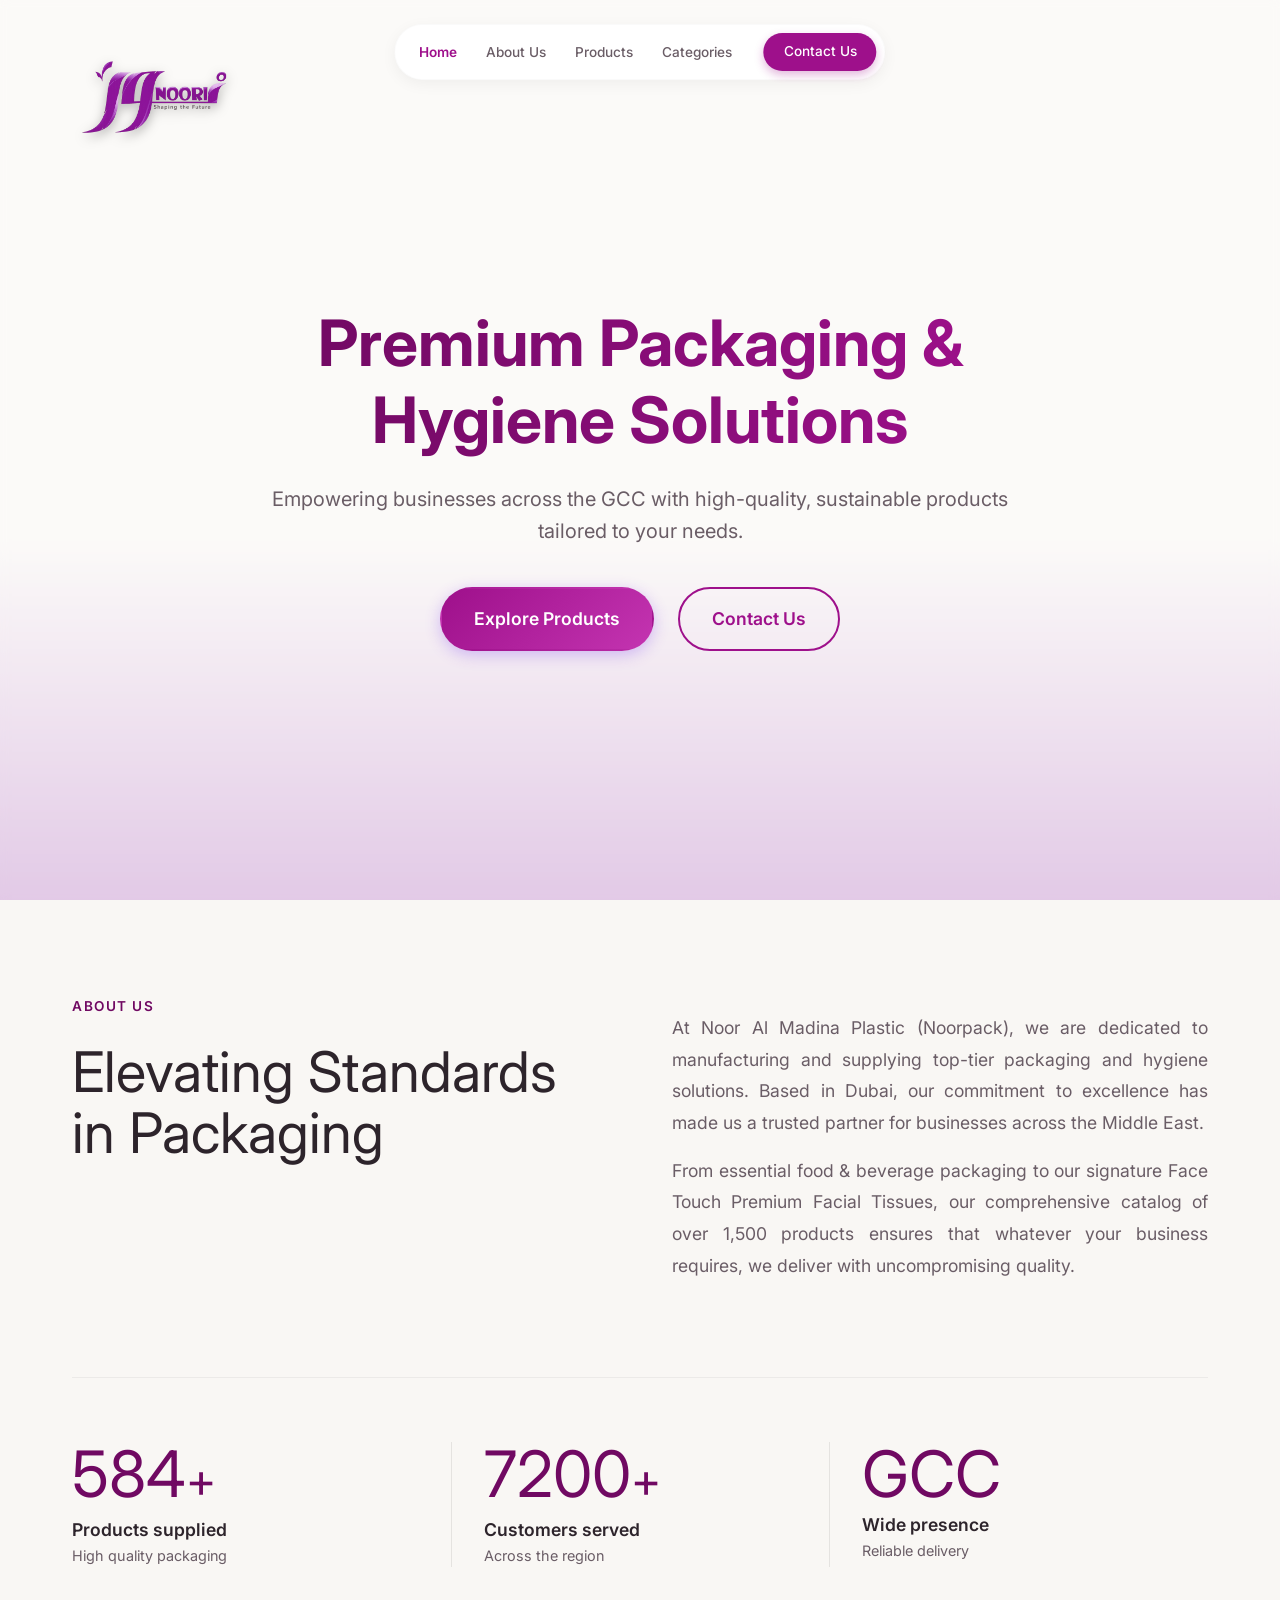
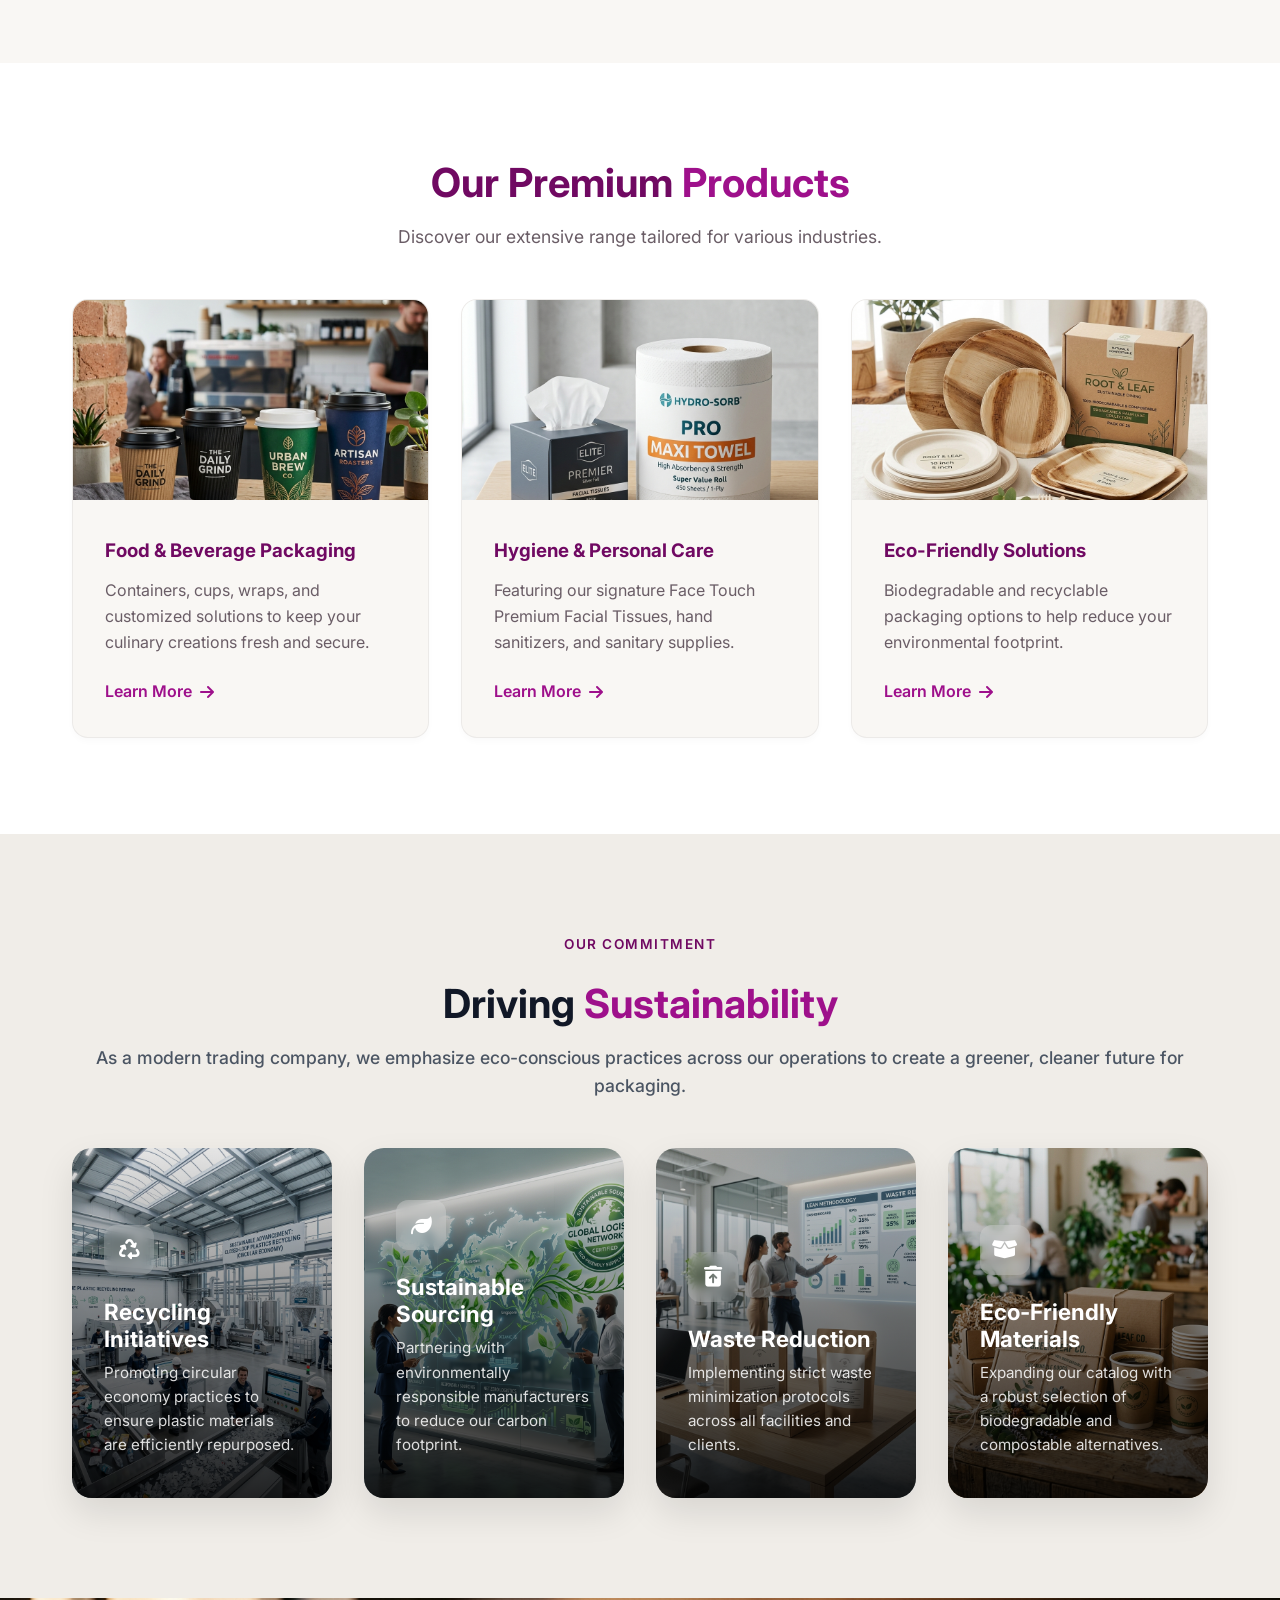
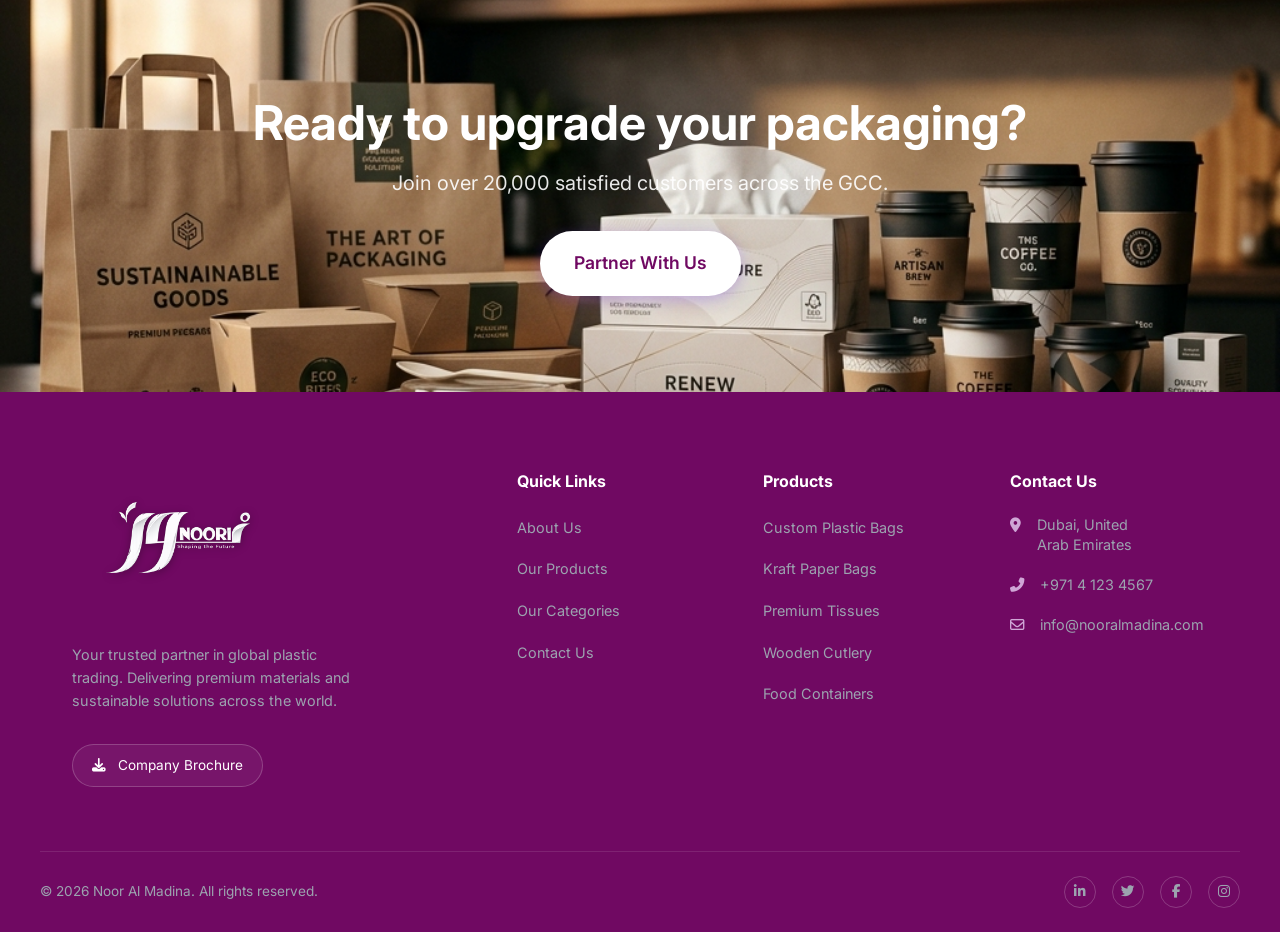
==== commit 38ee1841: "first3" ====
--- a/index.html
+++ b/index.html
@@ -18,7 +18,7 @@
 
     <!-- Independent Top-Left Logo -->
     <a href="index.html" style="position: absolute; top: 2rem; left: 3rem; z-index: 1001;">
-        <img src="media/logo.png?v=2" alt="JJ NOORI Logo" style="height: 65px; filter: drop-shadow(0 2px 4px rgba(0,0,0,0.1));">
+        <img src="media/logo.png?v=2" alt="JJ NOORI Logo" style="height: 140px; filter: drop-shadow(0 4px 6px rgba(0,0,0,0.3));">
     </a>
 
     <!-- Header Navigation -->
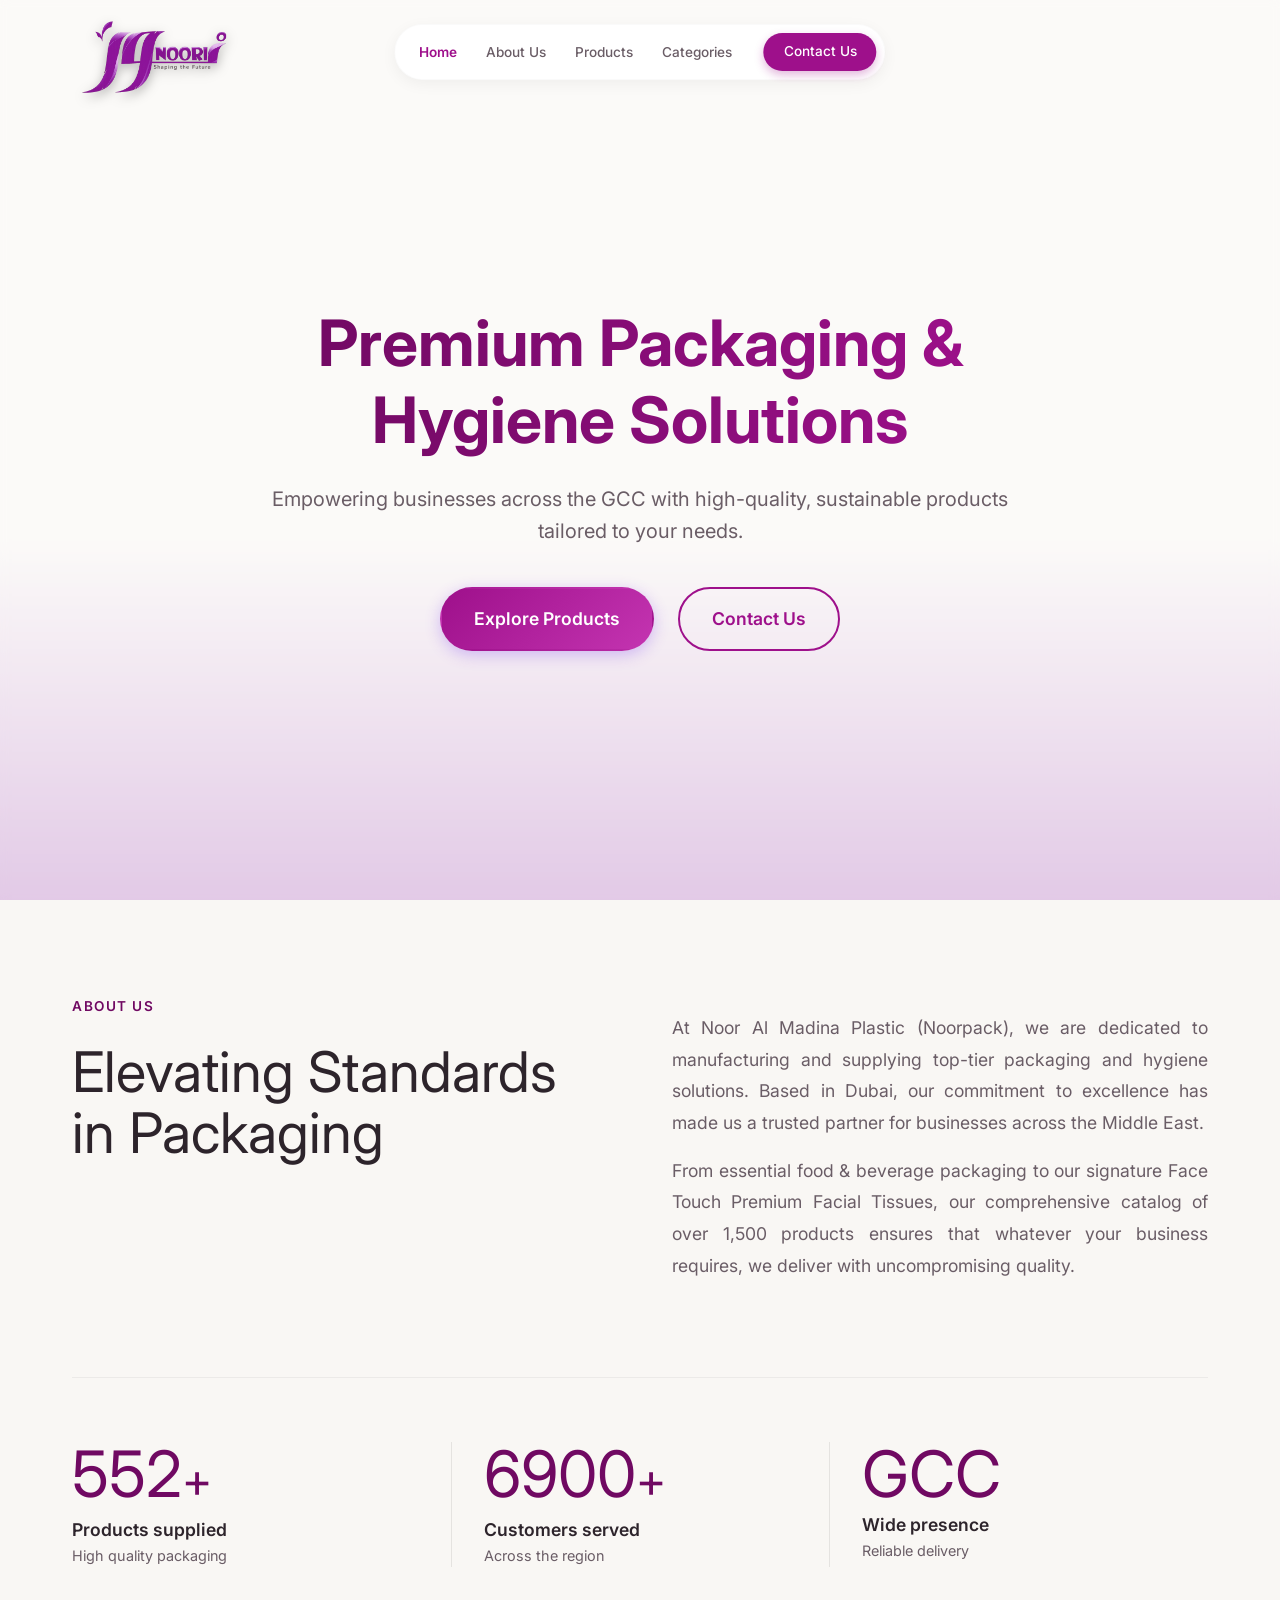
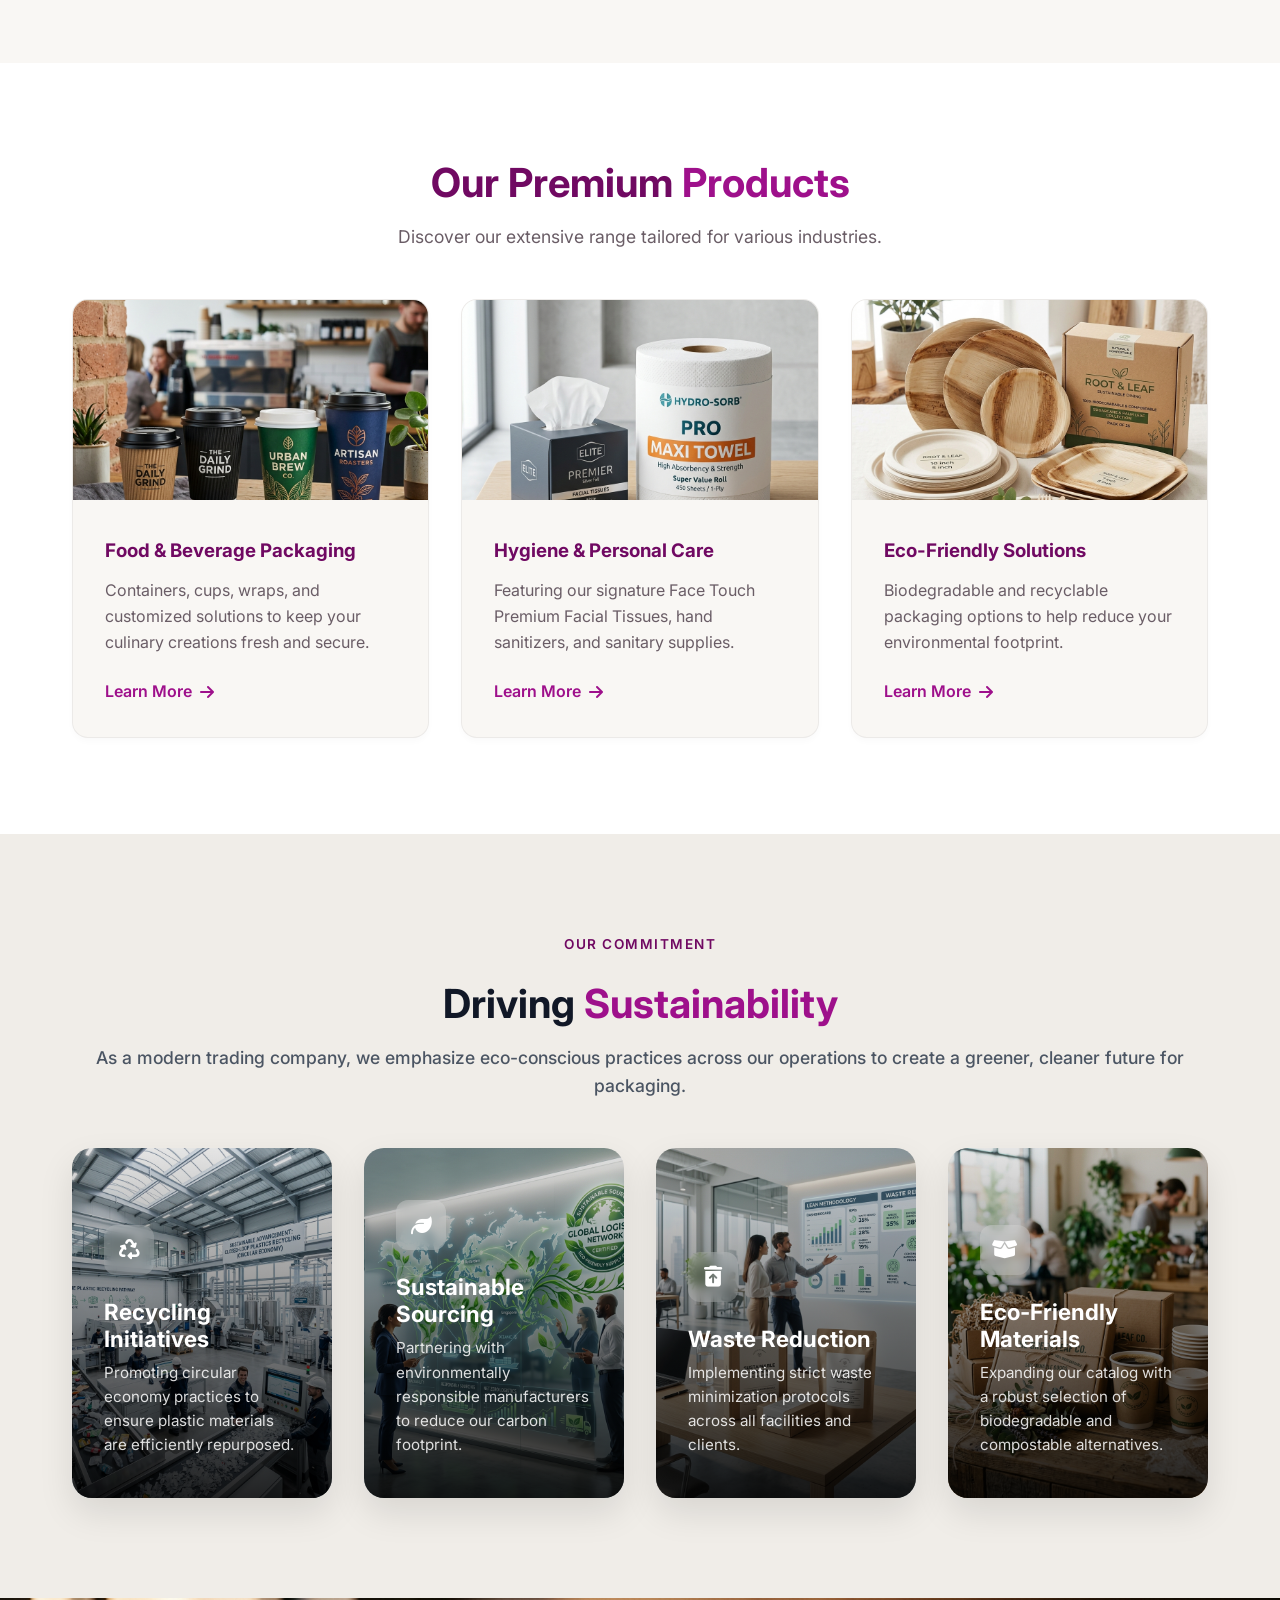
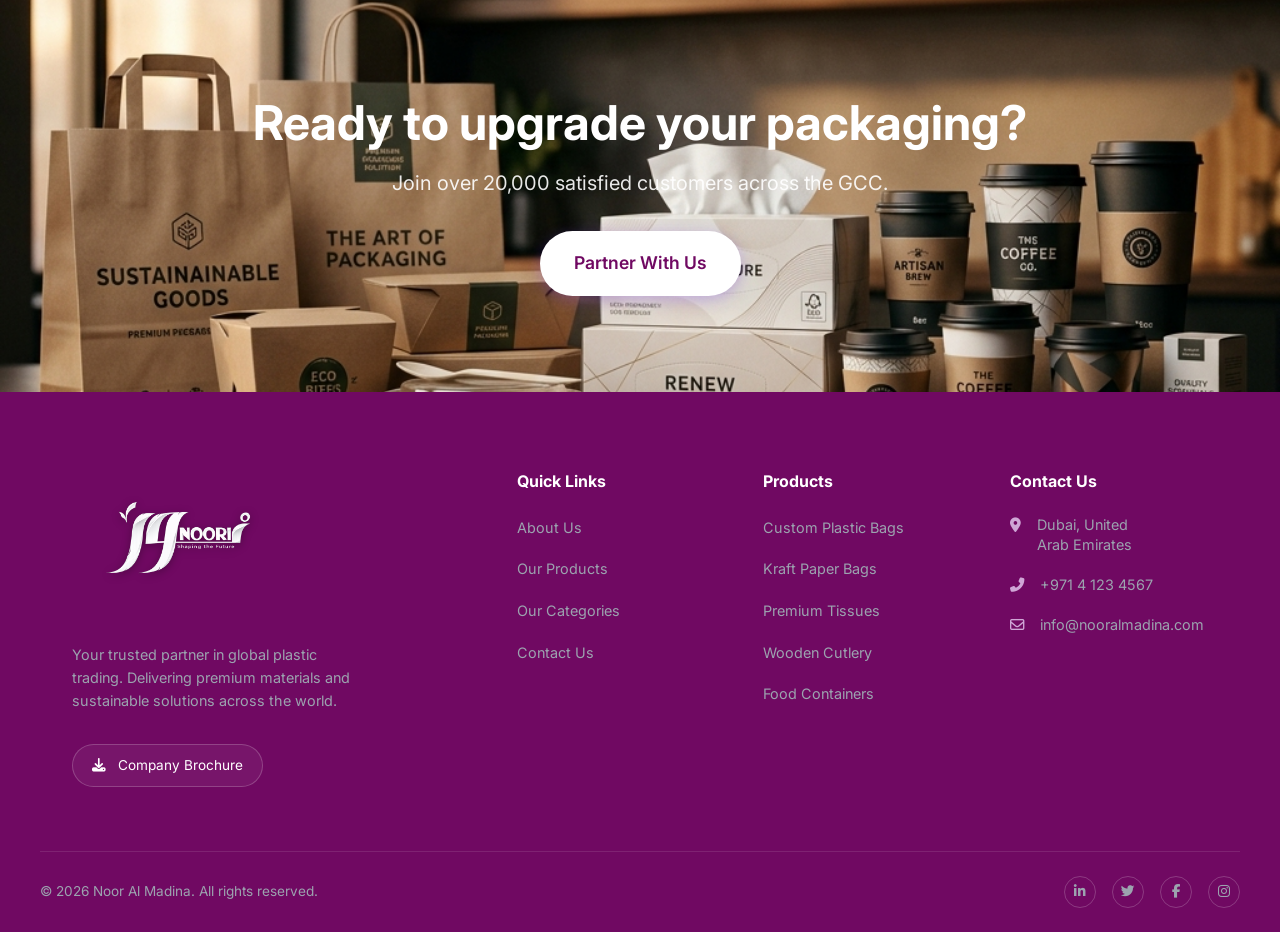
==== commit 39495433: "first3" ====
--- a/index.html
+++ b/index.html
@@ -17,7 +17,7 @@
 
 
     <!-- Independent Top-Left Logo -->
-    <a href="index.html" style="position: absolute; top: 2rem; left: 3rem; z-index: 1001;">
+    <a href="index.html" style="position: absolute; top: -0.5rem; left: 3rem; z-index: 1001;">
         <img src="media/logo.png?v=2" alt="JJ NOORI Logo" style="height: 140px; filter: drop-shadow(0 4px 6px rgba(0,0,0,0.3));">
     </a>
 
--- a/style.css
+++ b/style.css
@@ -1145,7 +1145,7 @@
     }
     
     body > a[href="index.html"] img {
-        height: 50px !important;
+        height: 90px !important;
     }
 
     .header {
